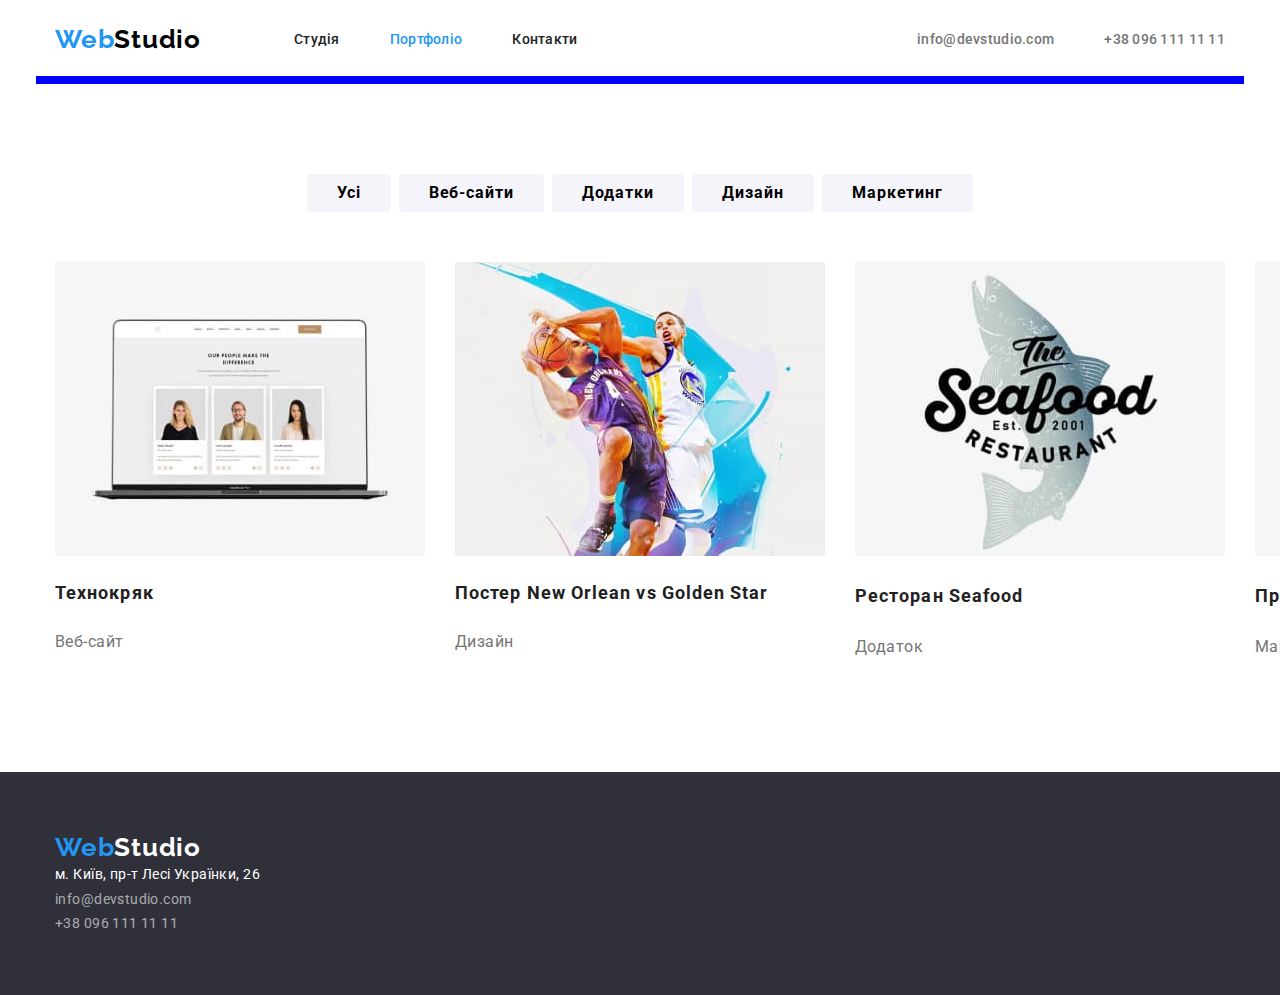
==== portfolio.html @ 8d95c414 "portfolio buttons" ====
<!DOCTYPE html>
<html lang="uk">
  <head>
    <meta charset="UTF-8" />
    <meta http-equiv="X-UA-Compatible" content="IE=edge" />
    <meta name="viewport" content="width=device-width, initial-scale=1.0" />
    <title>Портфоліо</title>
    <link rel="preconnect" href="https://fonts.googleapis.com" />
    <link rel="preconnect" href="https://fonts.gstatic.com" crossorigin />
    <link
      rel="stylesheet"
      href="https://fonts.googleapis.com/css2?family=Raleway:wght@700&family=Roboto:wght@400;500;700;900&display=swap"
    />
    <link
      rel="stylesheet"
      href="https://cdnjs.cloudflare.com/ajax/libs/modern-normalize/1.1.0/modern-normalize.min.css"
    />
    <link rel="stylesheet" href="./CSS/styles.css" />
  </head>

  <body class="page">
    <!-- Head -->
    <header class="header">
      <div class="header-container">
        <a class="logo" href="./index.html"
            ><span class="web">Web</span><span class="header-studio">Studio</span></a
          >
        <nav>
            <ul class="list nav">
            <li class="list-item"><a class="link" href="./index.html">Студія</a></li>
            <li class="list-item"><a class="link active" href="./portfolio.html">Портфоліо</a></li>
            <li class="list-item"><a class="link" href="#contacts">Контакти</a></li>
          </ul>
        </nav>
        <ul class="list nav">
          <li class="list-item">
            <a class="header-contact" href="mailto:info@devstudio.com">info@devstudio.com</a>
          </li>
          <li class="list-item">
            <a class="header-contact" href="tel:+380961111111">+38 096 111 11 11</a>
          </li>
        </ul>
      </div>
    </header>

    <div class="container"></div>

    <main>
      <!-- Section -->
      <section class="section">        
          <div class="portfolio">
            <h1 class="visually-hidden">Buttons</h1>
        <div class="projects-buttons">
        <ul class="list buttons">
          <li class="list-btn-item">
            <button class="btn" type="button" name="all">Усі</button>
          </li>
          <li class="list-btn-item">
            <button class="btn" type="button" name="web_sites">Веб-сайти</button>
          </li>
          <li class="list-btn-item">
            <button class="btn" type="button" name="applications">Додатки</button>
          </li>
          <li class="list-btn-item">
            <button class="btn" type="button" name="design">Дизайн</button>
          </li>
          <li class="list-btn-item">
            <button class="btn" type="button" name="marketing">Маркетинг</button>
          </li>
        </ul>
      </div>
        <div class="project-container">
          <ul class="list project">
          <li class="list-project-item">
            <img
              class="img"
              src="./images/projects/project1.jpg"
              alt="Технокряк"
              width="370"
              height="294"
            />
            <h2 class="projects-title">Технокряк</h2>
            <p class="projects-item">Веб-сайт</p>
          </li>
          <li class="list-project-item">
            <img
              class="img"
              src="./images/projects/project2.jpg"
              alt="Постер New Orlean vs Golden Star"
              width="370"
              height="294"
            />
            <h2 class="projects-title">Постер New Orlean vs Golden Star</h2>
            <p class="projects-item">Дизайн</p>
          </li>
          <li class="list-project-item">
            <img
              class="img"
              src="./images/projects/project3.jpg"
              alt="Ресторан Seafood"
              width="370"
              height="294"
            />
            <h3 class="projects-title">Ресторан Seafood</h3>
            <p class="projects-item">Додаток</p>
          </li>
          <li class="list-project-item">
            <img
              class="img"
              src="./images/projects/project4.jpg"
              alt="Проєкт Prime"
              width="370"
              height="294"
            />
            <h3 class="projects-title">Проєкт Prime</h3>
            <p class="projects-item">Маркетинг</p>
          </li>
          <li class="list-project-item">
            <img
              class="img"
              src="./images/projects/project5.jpg"
              alt="Проєкт Boxes"
              width="370"
              height="294"
            />
            <h2 class="projects-title">Проєкт Boxes</h2>
            <p class="projects-item">Додаток</p>
          </li>
          <li class="list-project-item">
            <img
              class="img"
              src="./images/projects/project6.jpg"
              alt="Inspiration has no Borders"
              width="370"
              height="294"
            />
            <h2 class="projects-title">Inspiration has no Borders</h2>
            <p class="projects-item">Веб-сайт</p>
          </li>
          <li class="list-project-item">
            <img
              class="img"
              src="./images/projects/project7.jpg"
              alt="Видання Limited Edition"
              width="370"
              height="294"
            />
            <h2 class="projects-title">Видання Limited Edition</h2>
            <p class="projects-item">Маркетинг</p>
          </li>
          <li class="list-project-item">
            <img
              class="img"
              src="./images/projects/project8.jpg"
              alt="Проєкт LAB"
              width="370"
              height="294"
            />
            <h2 class="projects-title">Проєкт LAB</h2>
            <p class="projects-item">Маркетинг</p>
          </li>
          <li class="list-project-item">
            <img
              class="img"
              src="./images/projects/project9.jpg"
              alt="Growing Business"
              width="370"
              height="294"
            />
            <h2 class="projects-title">Growing Business</h2>
            <p class="projects-item">Додаток</p>
          </li>
        </ul>
        </div>
          </div>
        
      </section>
    </main>

    <footer id="contacts">
      <div class="footer-container">
        <a class="logo" href="./index.html"
        ><span class="web">Web</span><span class="footer-studio">Studio</span></a
      >
      <address>
        <ul class="footer-list">
          <li class="list-item">
            <a
              class="map"
              href="https://goo.gl/maps/9DJzsWmat6Y25X9Y6"
              target="_blank"
              rel="noopener noreferrer"
              >м. Київ, пр-т Лесі Українки, 26</a
            >
          </li>
          <li class="list-item">
            <a class="footer-contact" href="mailto:info@devstudio.com">info@devstudio.com</a>
          </li>
          <li class="list-item">
            <a class="footer-contact" href="tel:+380961111111">+38 096 111 11 11</a>
          </li>
        </ul>
      </address>
      </div>
    </footer>
  </body>
</html>
---- CSS/styles.css ----
/**
  |============================
  | Colors and fonts
  |============================
*/

:root {
  --main-color: #ffffff;
  --brand-color: #2196f3;
  --font-color: #212121;
  --studio-color: #000000;
  --text-color: #757575;
  --hero-color: #2f303a;
  --team-color: #f5f4fa;
  --btn-hover-color: #188CE8;
  --footer-contact-color: rgba(255, 255, 255, 0.6);
}

body {
  background-color: var(--main-color);
  font-family: 'Roboto', sans-serif;
  /* width: 1600px; */
}

.list,
.footer-list {
  list-style: none;
  padding: 0;
  margin: 0;
  }

.list {
  display: flex;
}

/* Logo */
.logo {
  text-decoration: none;
  font-family: 'Raleway';
  font-weight: 700;
  font-size: 26px;
  line-height: calc(31 / 26);
  letter-spacing: 0.03em;
  margin-right: 93px;
}

.web {
  color: var(--brand-color);
}

.header-studio {
  color: var(--studio-color);
}

.footer-studio {
  color: var(--main-color);
}

/* Header*/

.nav {display: flex; margin-left: auto;}

.list-item:not(:last-child) {margin-right: 50px;}

.list-btn-item:not(:last-child) {margin-right: 8px;}

.list-work-item:not(:last-child) {margin-right: 30px;}

.header-container {
  margin-left: auto;
  margin-right: auto;
  padding-top: 24px;
  padding-bottom: 25px;
  width: 1170px;
  display: flex;
  align-items: center;
}

.link {
  font-weight: 500;
  font-size: 14px;
  line-height: calc(16 / 14);
  letter-spacing: 0.02em;
  color: var(--font-color);
  text-decoration: none;
}

.link:hover,
.link:focus,
.link.active {
  color: var(--brand-color);
}

.header-contact {
  font-weight: 500;
  font-size: 14px;
  line-height: calc(16 / 14);
  letter-spacing: 0.02em;
  color: var(--text-color);
  text-decoration: none;
}

.header-contact:hover,
.header-contact:focus {
  color: var(--brand-color);
}

/* Hero */

.hero {
  background-color: var(--hero-color);
}

.hero-container {
  margin-left: auto;
  margin-right: auto;
  padding-top: 200px;
  width: 1170px;
  text-align: center;
  color: var(--main-color);
}

.main-title {
  font-weight: 900;
  font-size: 44px;
  line-height: calc(60 / 44);
  letter-spacing: 0.06em;
  text-transform: uppercase;
  padding: 0;
  margin-bottom: 30px;
  margin-top: 0;
}

.btn,
.hero-btn {
  font-weight: 700;
  font-size: 16px;
  line-height: calc(30 / 16);
  align-items: center;
  text-align: center;
  letter-spacing: 0.06em;
  cursor: pointer;
  border-radius: 4px;
  padding: 4px 30px;
}

.hero-btn {
  margin-bottom: 200px;
}

.hero-btn {
  background-color: var(--brand-color);
  color: var(--main-color);
  border: none;
}

.hero-btn:hover,
.hero-btn:focus {
  background-color: var(--btn-hover-color);
  color: var(--main-color);
}

.btn {
  background-color: var(--team-color);
  color: #var(--font-color);
  border: none;
}

.btn:hover,
.btn:focus {
  background-color: var(--brand-color);
  color: var(--main-color);
}

/* Sections */

.benefits-container {
  margin-left: auto;
  margin-right: auto;
  margin-top: 94px;
  margin-bottom: 94px;
  width: 1170px;
}

.our-work {
  margin-left: auto;
  margin-right: auto;
  margin-bottom: 94px;
  width: 1170px;
}

.team {
  background-color: var(--team-color);
}

.our-team {
  padding-top: 94px;
  padding-bottom: 94px;
    margin-left: auto;
  margin-right: auto;
  margin-bottom: 0;
  width: 1170px;}

.section-title {
  font-weight: 700;
  font-size: 36px;
  line-height: calc(42 / 36);
  text-align: center;
  letter-spacing: 0.03em;
  color: var(--font-color);
  margin-top: 0;
  margin-bottom: 50px;
}

.benefits-title {
  font-weight: 700;
  font-size: 14px;
  line-height: calc(16 / 14);
  letter-spacing: 0.03em;
  text-transform: uppercase;
  color: var(--font-color);
  margin-top: 0;
  margin-bottom: 10px;
}

.benefits-item {
  font-size: 14px;
  line-height: calc(24 / 14);
  letter-spacing: 0.03em;
  color: var(--text-color);
  margin-top: 0;
  margin-bottom: 0;
}

/* Projects */

.portfolio {margin-left: auto;
  margin-right: auto;
  margin-bottom: 94px;
  margin-top: 94px;
  width: 1170px;}

.visually-hidden {
  position: absolute;
  width: 1px;
  height: 1px;
  margin: -1px;
  border: 0;
  padding: 0;
  white-space: nowrap;
  clip-path: inset(100%);
  clip: rect(0 0 0 0);
  overflow: hidden;
}

.list.buttons {justify-content: center;
margin-bottom: 50px;}


/* .list.buttons {
  margin-left: auto;
  margin-right: auto;
  width: 1170px;
  
  flex-wrap: wrap;
  
}

.list.projects {
  margin-left: auto;
  margin-right: auto;
  width: 1170px;
  display: flex;
  flex-wrap: wrap;
  
} */

/*  {width: 1170px;} */
 /* margin-top: 94px;
  margin-bottom: 94px; */

.list-project-item:not(:last-child) {
  margin-right: 30px;
}

.team-name {
  font-weight: 500;
  font-size: 16px;
  line-height: calc(19 / 16);
  text-align: center;
  letter-spacing: 0.03em;
  color: var(--font-color);
}

.team-item {
  font-size: 16px;
  line-height: calc(19 / 16);
  text-align: center;
  letter-spacing: 0.03em;
  color: var(--text-color);
}

/* .list.project {
  flex-wrap: wrap; 
  } */

.projects-title {
  font-weight: 700;
  font-size: 18px;
  line-height: calc(36 / 18);
  letter-spacing: 0.06em;
  color: var(--font-color);
}

.projects-item {
  font-size: 16px;
  line-height: calc(30 / 16);
  letter-spacing: 0.03em;
  color: var(--text-color);
}

/* Footer */

footer {
  background-color: var(--hero-color);
}

.footer-container {margin-left: auto;
  margin-right: auto;
  width: 1170px;
padding-top: 60px;
padding-bottom: 60px;}

.map {
  font-style: normal;
  font-size: 14px;
  line-height: 1.71;
  letter-spacing: 0.03em;
  color: var(--main-color);
  text-decoration: none;
}

.footer-contact {
  font-style: normal;
  font-size: 14px;
  line-height: calc(24 / 14);
  letter-spacing: 0.03em;
  color: var(--footer-contact-color);
  text-decoration: none;
}

.map:hover,
.map:focus {
  color: var(--brand-color);
}

.footer-contact:hover,
.footer-contact:focus {
  color: var(--brand-color);
}



/**
  |============================
  | Block model
  |============================
*/


/* Header */

.container {
  margin-left: auto;
  margin-right: auto;
  outline: 4px solid blue;
  width: 1200px;
}
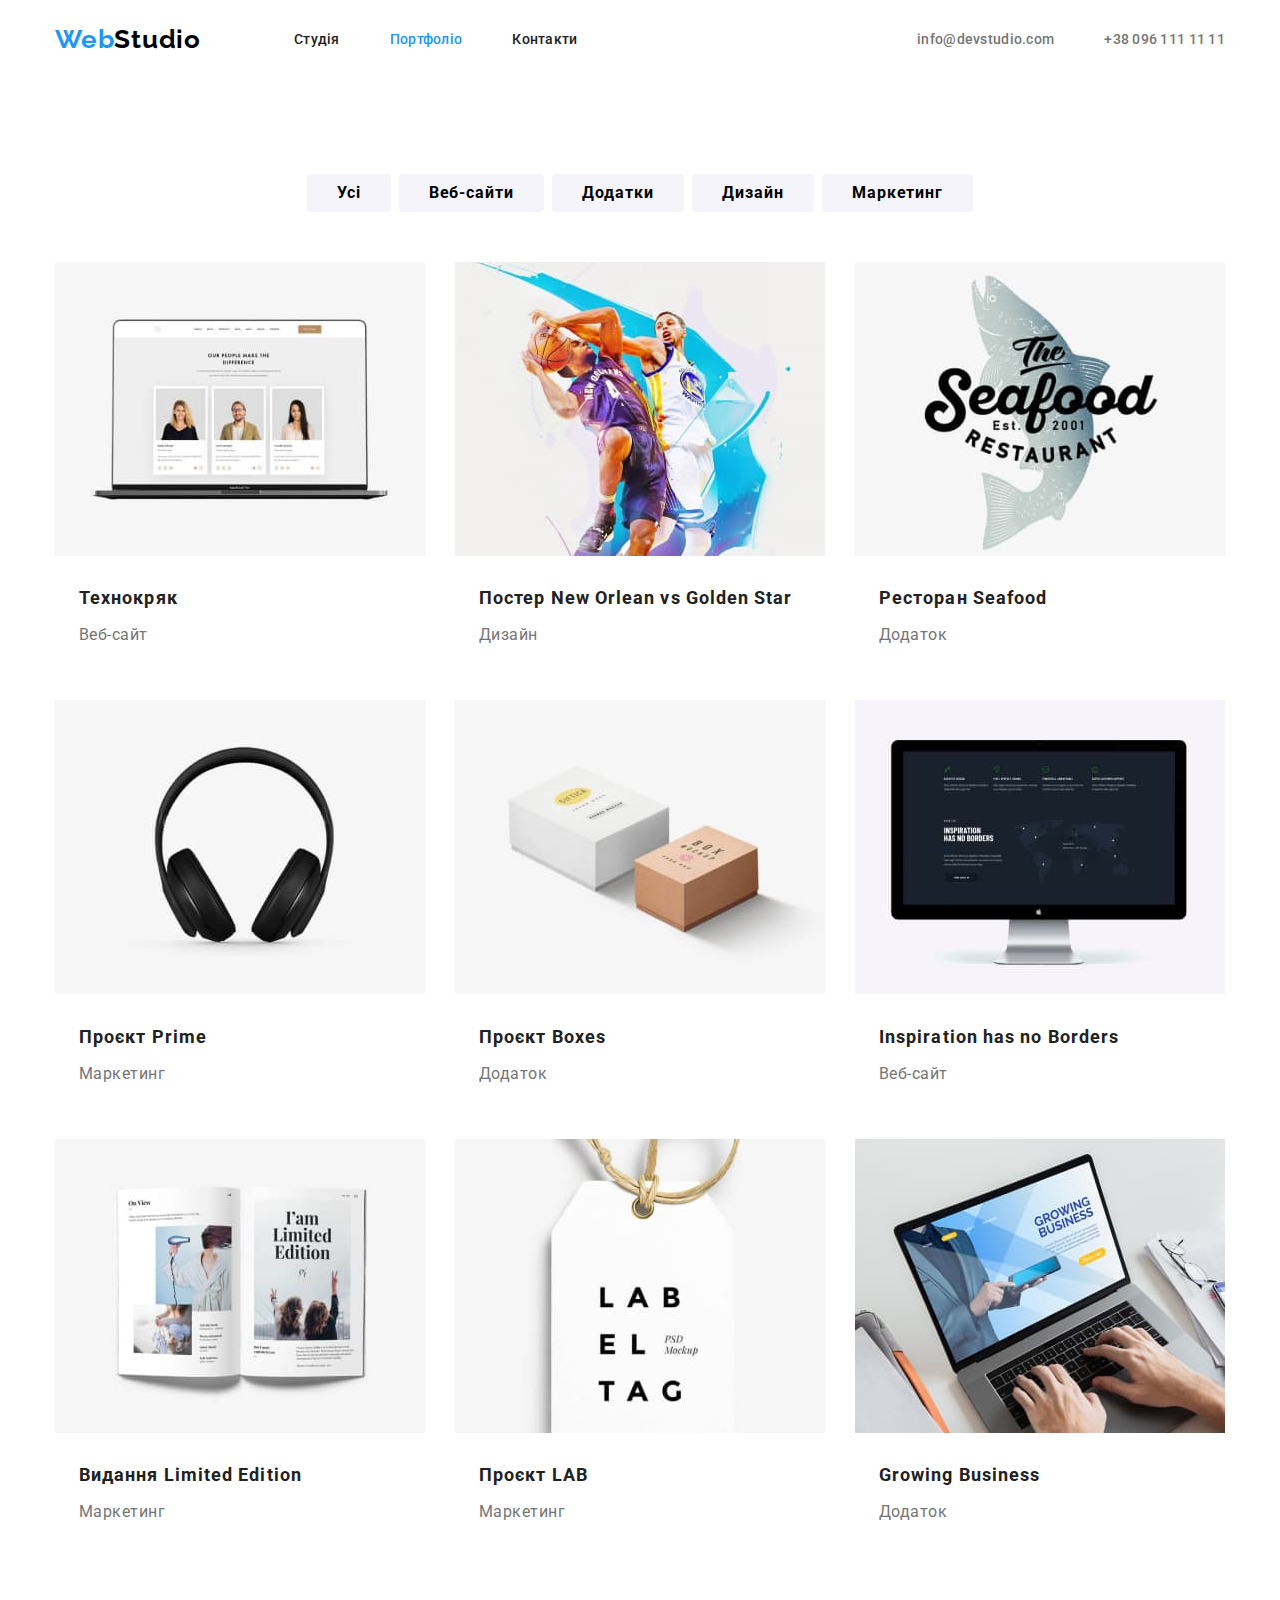
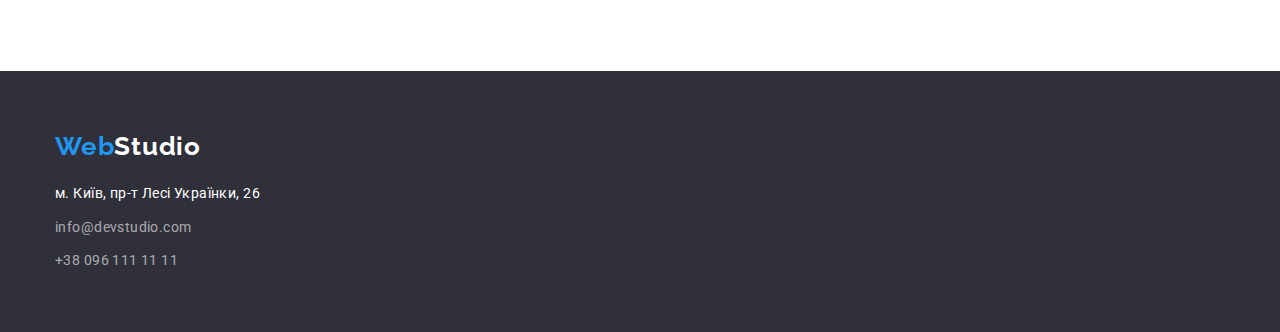
==== commit df7c0a24: "Bloks done" ====
--- a/portfolio.html
+++ b/portfolio.html
@@ -23,10 +23,10 @@
     <header class="header">
       <div class="header-container">
         <a class="logo" href="./index.html"
-            ><span class="web">Web</span><span class="header-studio">Studio</span></a
-          >
+          ><span class="web">Web</span><span class="header-studio">Studio</span></a
+        >
         <nav>
-            <ul class="list nav">
+          <ul class="list nav">
             <li class="list-item"><a class="link" href="./index.html">Студія</a></li>
             <li class="list-item"><a class="link active" href="./portfolio.html">Портфоліо</a></li>
             <li class="list-item"><a class="link" href="#contacts">Контакти</a></li>
@@ -43,164 +43,163 @@
       </div>
     </header>
 
-    <div class="container"></div>
-
     <main>
       <!-- Section -->
-      <section class="section">        
-          <div class="portfolio">
-            <h1 class="visually-hidden">Buttons</h1>
-        <div class="projects-buttons">
-        <ul class="list buttons">
-          <li class="list-btn-item">
-            <button class="btn" type="button" name="all">Усі</button>
-          </li>
-          <li class="list-btn-item">
-            <button class="btn" type="button" name="web_sites">Веб-сайти</button>
-          </li>
-          <li class="list-btn-item">
-            <button class="btn" type="button" name="applications">Додатки</button>
-          </li>
-          <li class="list-btn-item">
-            <button class="btn" type="button" name="design">Дизайн</button>
-          </li>
-          <li class="list-btn-item">
-            <button class="btn" type="button" name="marketing">Маркетинг</button>
-          </li>
-        </ul>
-      </div>
-        <div class="project-container">
-          <ul class="list project">
-          <li class="list-project-item">
-            <img
-              class="img"
-              src="./images/projects/project1.jpg"
-              alt="Технокряк"
-              width="370"
-              height="294"
-            />
-            <h2 class="projects-title">Технокряк</h2>
-            <p class="projects-item">Веб-сайт</p>
-          </li>
-          <li class="list-project-item">
-            <img
-              class="img"
-              src="./images/projects/project2.jpg"
-              alt="Постер New Orlean vs Golden Star"
-              width="370"
-              height="294"
-            />
-            <h2 class="projects-title">Постер New Orlean vs Golden Star</h2>
-            <p class="projects-item">Дизайн</p>
-          </li>
-          <li class="list-project-item">
-            <img
-              class="img"
-              src="./images/projects/project3.jpg"
-              alt="Ресторан Seafood"
-              width="370"
-              height="294"
-            />
-            <h3 class="projects-title">Ресторан Seafood</h3>
-            <p class="projects-item">Додаток</p>
-          </li>
-          <li class="list-project-item">
-            <img
-              class="img"
-              src="./images/projects/project4.jpg"
-              alt="Проєкт Prime"
-              width="370"
-              height="294"
-            />
-            <h3 class="projects-title">Проєкт Prime</h3>
-            <p class="projects-item">Маркетинг</p>
-          </li>
-          <li class="list-project-item">
-            <img
-              class="img"
-              src="./images/projects/project5.jpg"
-              alt="Проєкт Boxes"
-              width="370"
-              height="294"
-            />
-            <h2 class="projects-title">Проєкт Boxes</h2>
-            <p class="projects-item">Додаток</p>
-          </li>
-          <li class="list-project-item">
-            <img
-              class="img"
-              src="./images/projects/project6.jpg"
-              alt="Inspiration has no Borders"
-              width="370"
-              height="294"
-            />
-            <h2 class="projects-title">Inspiration has no Borders</h2>
-            <p class="projects-item">Веб-сайт</p>
-          </li>
-          <li class="list-project-item">
-            <img
-              class="img"
-              src="./images/projects/project7.jpg"
-              alt="Видання Limited Edition"
-              width="370"
-              height="294"
-            />
-            <h2 class="projects-title">Видання Limited Edition</h2>
-            <p class="projects-item">Маркетинг</p>
-          </li>
-          <li class="list-project-item">
-            <img
-              class="img"
-              src="./images/projects/project8.jpg"
-              alt="Проєкт LAB"
-              width="370"
-              height="294"
-            />
-            <h2 class="projects-title">Проєкт LAB</h2>
-            <p class="projects-item">Маркетинг</p>
-          </li>
-          <li class="list-project-item">
-            <img
-              class="img"
-              src="./images/projects/project9.jpg"
-              alt="Growing Business"
-              width="370"
-              height="294"
-            />
-            <h2 class="projects-title">Growing Business</h2>
-            <p class="projects-item">Додаток</p>
-          </li>
-        </ul>
+      <section class="section">
+        <div class="portfolio">
+          <h1 class="visually-hidden">Buttons</h1>
+          <div class="projects-buttons">
+            <ul class="list buttons">
+              <li class="list-btn-item">
+                <button class="btn" type="button" name="all">Усі</button>
+              </li>
+              <li class="list-btn-item">
+                <button class="btn" type="button" name="web_sites">Веб-сайти</button>
+              </li>
+              <li class="list-btn-item">
+                <button class="btn" type="button" name="applications">Додатки</button>
+              </li>
+              <li class="list-btn-item">
+                <button class="btn" type="button" name="design">Дизайн</button>
+              </li>
+              <li class="list-btn-item">
+                <button class="btn" type="button" name="marketing">Маркетинг</button>
+              </li>
+            </ul>
+          </div>
+          <div class="project-container">
+            <ul class="list-project">
+              <li class="list-item-project">
+                <img
+                  class="img"
+                  src="./images/projects/project1.jpg"
+                  alt="Технокряк"
+                  width="370"
+                  height="294"
+                />
+                <h2 class="projects-title">Технокряк</h2>
+                <p class="projects-item">Веб-сайт</p>
+              </li>
+              <li class="list-item-project">
+                <img
+                  class="img"
+                  src="./images/projects/project2.jpg"
+                  alt="Постер New Orlean vs Golden Star"
+                  width="370"
+                  height="294"
+                />
+                <h2 class="projects-title">Постер New Orlean vs Golden Star</h2>
+                <p class="projects-item">Дизайн</p>
+              </li>
+              <li class="list-item-project">
+                <img
+                  class="img"
+                  src="./images/projects/project3.jpg"
+                  alt="Ресторан Seafood"
+                  width="370"
+                  height="294"
+                />
+                <h3 class="projects-title">Ресторан Seafood</h3>
+                <p class="projects-item">Додаток</p>
+              </li>
+              <li class="list-item-project">
+                <img
+                  class="img"
+                  src="./images/projects/project4.jpg"
+                  alt="Проєкт Prime"
+                  width="370"
+                  height="294"
+                />
+                <h3 class="projects-title">Проєкт Prime</h3>
+                <p class="projects-item">Маркетинг</p>
+              </li>
+              <li class="list-item-project">
+                <img
+                  class="img"
+                  src="./images/projects/project5.jpg"
+                  alt="Проєкт Boxes"
+                  width="370"
+                  height="294"
+                />
+                <h2 class="projects-title">Проєкт Boxes</h2>
+                <p class="projects-item">Додаток</p>
+              </li>
+              <li class="list-item-project">
+                <img
+                  class="img"
+                  src="./images/projects/project6.jpg"
+                  alt="Inspiration has no Borders"
+                  width="370"
+                  height="294"
+                />
+                <h2 class="projects-title">Inspiration has no Borders</h2>
+                <p class="projects-item">Веб-сайт</p>
+              </li>
+              <li class="list-item-project">
+                <img
+                  class="img"
+                  src="./images/projects/project7.jpg"
+                  alt="Видання Limited Edition"
+                  width="370"
+                  height="294"
+                />
+                <h2 class="projects-title">Видання Limited Edition</h2>
+                <p class="projects-item">Маркетинг</p>
+              </li>
+              <li class="list-item-project">
+                <img
+                  class="img"
+                  src="./images/projects/project8.jpg"
+                  alt="Проєкт LAB"
+                  width="370"
+                  height="294"
+                />
+                <h2 class="projects-title">Проєкт LAB</h2>
+                <p class="projects-item">Маркетинг</p>
+              </li>
+              <li class="list-item-project">
+                <img
+                  class="img"
+                  src="./images/projects/project9.jpg"
+                  alt="Growing Business"
+                  width="370"
+                  height="294"
+                />
+                <h2 class="projects-title">Growing Business</h2>
+                <p class="projects-item">Додаток</p>
+              </li>
+            </ul>
+          </div>
         </div>
-          </div>
-        
       </section>
     </main>
 
     <footer id="contacts">
       <div class="footer-container">
-        <a class="logo" href="./index.html"
-        ><span class="web">Web</span><span class="footer-studio">Studio</span></a
-      >
-      <address>
-        <ul class="footer-list">
-          <li class="list-item">
-            <a
-              class="map"
-              href="https://goo.gl/maps/9DJzsWmat6Y25X9Y6"
-              target="_blank"
-              rel="noopener noreferrer"
-              >м. Київ, пр-т Лесі Українки, 26</a
-            >
-          </li>
-          <li class="list-item">
-            <a class="footer-contact" href="mailto:info@devstudio.com">info@devstudio.com</a>
-          </li>
-          <li class="list-item">
-            <a class="footer-contact" href="tel:+380961111111">+38 096 111 11 11</a>
-          </li>
-        </ul>
-      </address>
+        <div class="footer-logo">
+          <a class="logo" href="./index.html"
+          ><span class="web">Web</span><span class="footer-studio">Studio</span></a
+        >
+        </div>
+        <address>
+          <ul class="footer-list">
+            <li class="footer-list-item">
+              <a
+                class="map"
+                href="https://goo.gl/maps/9DJzsWmat6Y25X9Y6"
+                target="_blank"
+                rel="noopener noreferrer"
+                >м. Київ, пр-т Лесі Українки, 26</a
+              >
+            </li>
+            <li class="footer-list-item">
+              <a class="footer-contact" href="mailto:info@devstudio.com">info@devstudio.com</a>
+            </li>
+            <li class="footer-list-item">
+              <a class="footer-contact" href="tel:+380961111111">+38 096 111 11 11</a>
+            </li>
+          </ul>
+        </address>
       </div>
     </footer>
   </body>
--- a/CSS/styles.css
+++ b/CSS/styles.css
@@ -1,9 +1,3 @@
-/**
-  |============================
-  | Colors and fonts
-  |============================
-*/
-
 :root {
   --main-color: #ffffff;
   --brand-color: #2196f3;
@@ -12,7 +6,7 @@
   --text-color: #757575;
   --hero-color: #2f303a;
   --team-color: #f5f4fa;
-  --btn-hover-color: #188CE8;
+  --btn-hover-color: #188ce8;
   --footer-contact-color: rgba(255, 255, 255, 0.6);
 }
 
@@ -22,12 +16,11 @@
   /* width: 1600px; */
 }
 
-.list,
-.footer-list {
+.list {
   list-style: none;
   padding: 0;
   margin: 0;
-  }
+}
 
 .list {
   display: flex;
@@ -58,13 +51,21 @@
 
 /* Header*/
 
-.nav {display: flex; margin-left: auto;}
-
-.list-item:not(:last-child) {margin-right: 50px;}
-
-.list-btn-item:not(:last-child) {margin-right: 8px;}
-
-.list-work-item:not(:last-child) {margin-right: 30px;}
+.nav {
+  display: flex;
+  margin-left: auto;
+}
+
+.list-item:not(:last-child) {
+  margin-right: 50px;
+}
+
+.list-work-item:not(:last-child) {
+  margin-right: 30px;
+}
+
+.list-work-item {
+  background-color: var(--main-color);}
 
 .header-container {
   margin-left: auto;
@@ -196,10 +197,11 @@
 .our-team {
   padding-top: 94px;
   padding-bottom: 94px;
-    margin-left: auto;
+  margin-left: auto;
   margin-right: auto;
   margin-bottom: 0;
-  width: 1170px;}
+  width: 1170px;
+}
 
 .section-title {
   font-weight: 700;
@@ -232,13 +234,35 @@
   margin-bottom: 0;
 }
 
+.team-name {
+  font-weight: 500;
+  font-size: 16px;
+  line-height: calc(19 / 16);
+  text-align: center;
+  letter-spacing: 0.03em;
+  color: var(--font-color);
+  margin-top: 30px;
+  margin-bottom: 10px;
+}
+
+.team-item {
+  font-size: 16px;
+  line-height: calc(19 / 16);
+  text-align: center;
+  letter-spacing: 0.03em;
+  color: var(--text-color);
+  margin-top: 0;
+  margin-bottom: 30px;
+}
 /* Projects */
 
-.portfolio {margin-left: auto;
+.portfolio {
+  margin-left: auto;
   margin-right: auto;
   margin-bottom: 94px;
   margin-top: 94px;
-  width: 1170px;}
+  width: 1200px;
+}
 
 .visually-hidden {
   position: absolute;
@@ -253,56 +277,30 @@
   overflow: hidden;
 }
 
-.list.buttons {justify-content: center;
-margin-bottom: 50px;}
-
-
-/* .list.buttons {
-  margin-left: auto;
-  margin-right: auto;
-  width: 1170px;
-  
+.list.buttons {
+  justify-content: center;
+  margin-bottom: 50px;
+}
+
+.list-btn-item:not(:last-child) {
+  margin-right: 8px;
+}
+
+.list-project {
+  display: flex;
   flex-wrap: wrap;
-  
-}
-
-.list.projects {
-  margin-left: auto;
-  margin-right: auto;
-  width: 1170px;
-  display: flex;
-  flex-wrap: wrap;
-  
-} */
-
-/*  {width: 1170px;} */
- /* margin-top: 94px;
-  margin-bottom: 94px; */
-
-.list-project-item:not(:last-child) {
-  margin-right: 30px;
-}
-
-.team-name {
-  font-weight: 500;
-  font-size: 16px;
-  line-height: calc(19 / 16);
-  text-align: center;
-  letter-spacing: 0.03em;
-  color: var(--font-color);
-}
-
-.team-item {
-  font-size: 16px;
-  line-height: calc(19 / 16);
-  text-align: center;
-  letter-spacing: 0.03em;
-  color: var(--text-color);
-}
-
-/* .list.project {
-  flex-wrap: wrap; 
-  } */
+  margin: 0;
+  padding: 0;
+}
+
+.list-item-project {
+  width: 370px;
+  list-style: none;
+  padding: 0;
+  margin-bottom: 30px;
+  margin-left: 15px;
+  margin-right: 15px;
+}
 
 .projects-title {
   font-weight: 700;
@@ -310,6 +308,9 @@
   line-height: calc(36 / 18);
   letter-spacing: 0.06em;
   color: var(--font-color);
+  margin-left: 24px;
+  margin-top: 20px;
+  margin-bottom: 4px;
 }
 
 .projects-item {
@@ -317,7 +318,10 @@
   line-height: calc(30 / 16);
   letter-spacing: 0.03em;
   color: var(--text-color);
-}
+  margin-left: 24px;
+  margin-top: 0;
+  margin-bottom: 20px;
+ }
 
 /* Footer */
 
@@ -325,11 +329,13 @@
   background-color: var(--hero-color);
 }
 
-.footer-container {margin-left: auto;
-  margin-right: auto;
-  width: 1170px;
-padding-top: 60px;
-padding-bottom: 60px;}
+.footer-container {
+  margin-left: auto;
+  margin-right: auto;
+  width: 1170px;
+  padding-top: 60px;
+  padding-bottom: 60px;
+}
 
 .map {
   font-style: normal;
@@ -338,7 +344,7 @@
   letter-spacing: 0.03em;
   color: var(--main-color);
   text-decoration: none;
-}
+  }
 
 .footer-contact {
   font-style: normal;
@@ -347,7 +353,7 @@
   letter-spacing: 0.03em;
   color: var(--footer-contact-color);
   text-decoration: none;
-}
+ }
 
 .map:hover,
 .map:focus {
@@ -359,20 +365,13 @@
   color: var(--brand-color);
 }
 
-
-
-/**
-  |============================
-  | Block model
-  |============================
-*/
-
-
-/* Header */
-
-.container {
-  margin-left: auto;
-  margin-right: auto;
-  outline: 4px solid blue;
-  width: 1200px;
-}+.footer-logo {margin-bottom: 20px;}
+
+.footer-list {
+  list-style: none;
+  padding: 0;
+  margin: 0;
+  display: flex;
+flex-direction: column;}
+
+.footer-list-item:not(:last-child) {margin-bottom: 9px;}
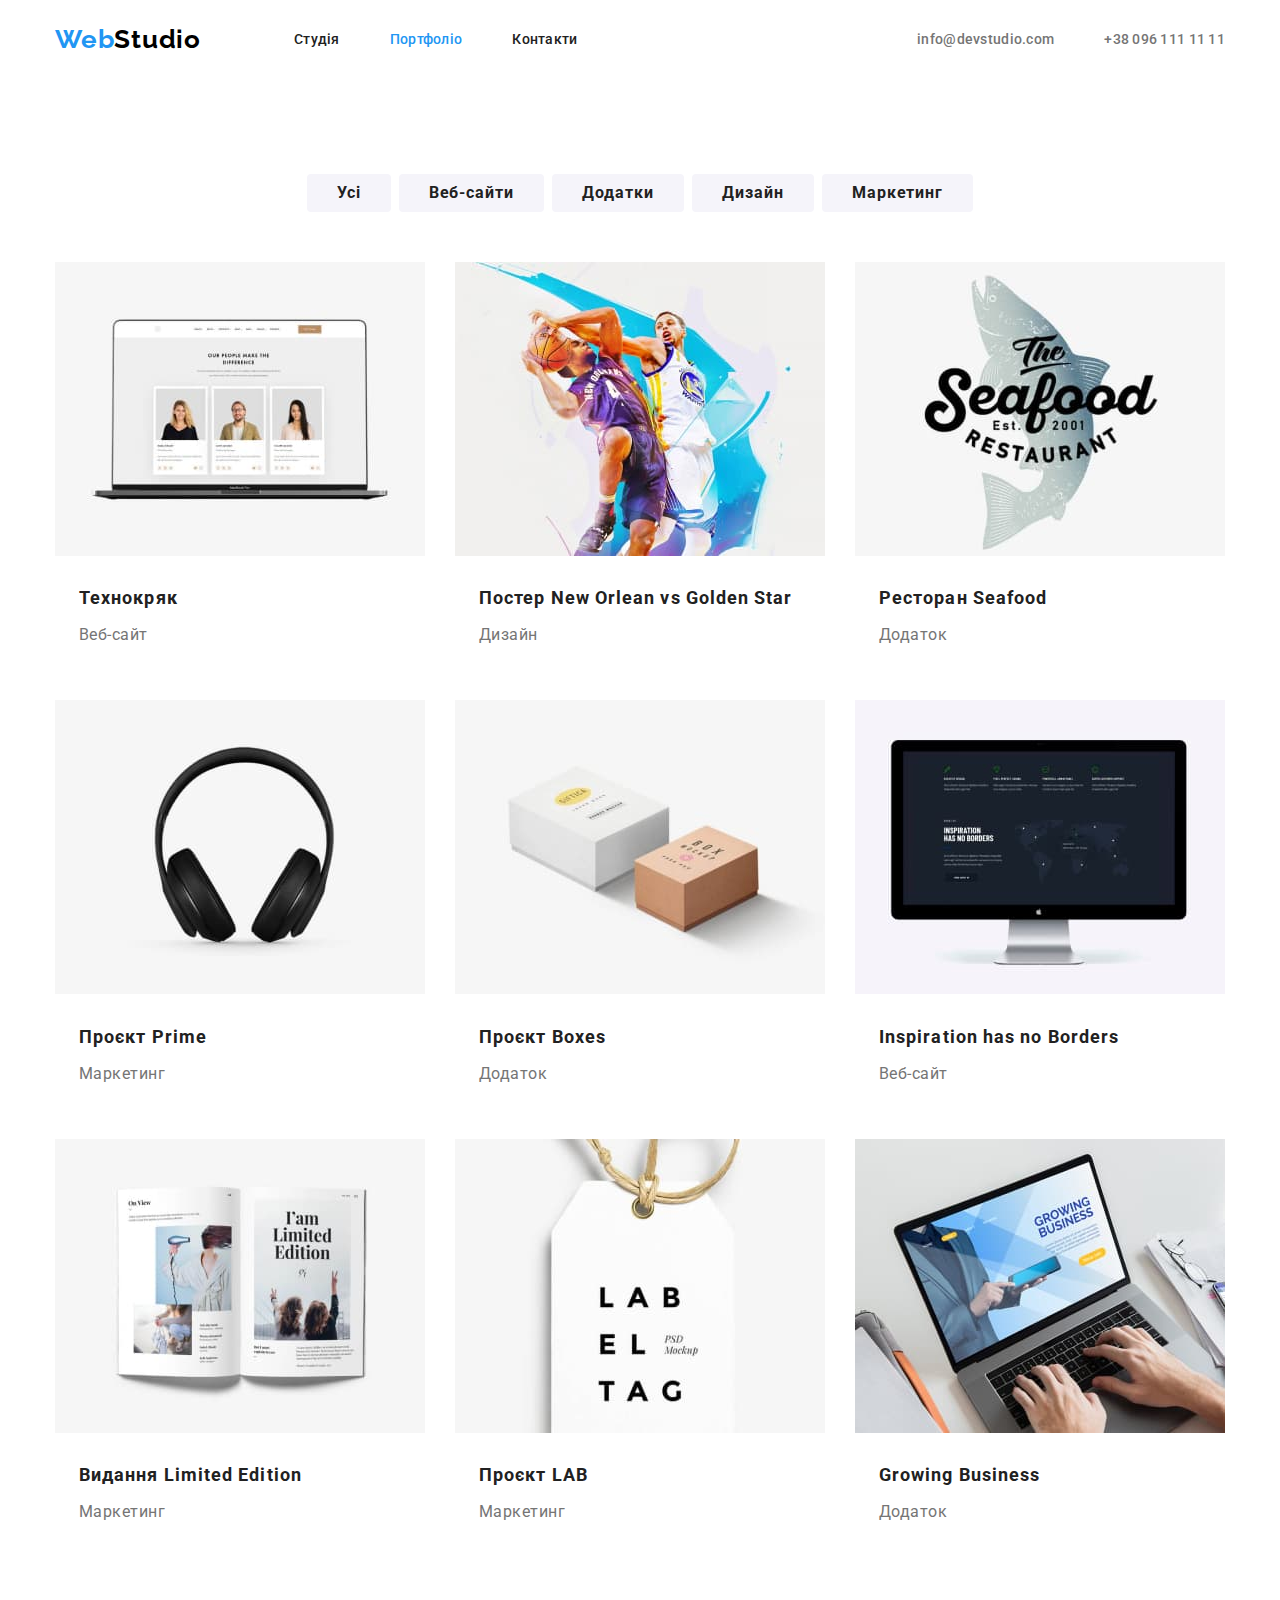
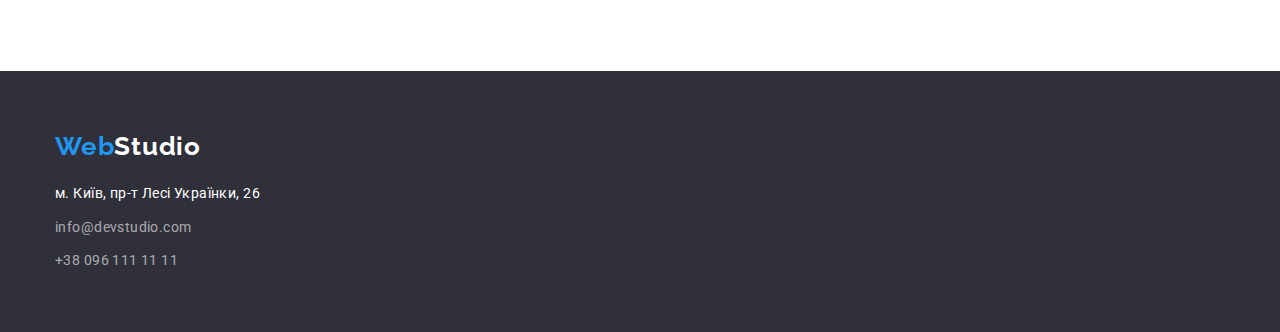
==== commit fd073db5: "Benefits fix" ====
--- a/portfolio.html
+++ b/portfolio.html
@@ -178,8 +178,8 @@
       <div class="footer-container">
         <div class="footer-logo">
           <a class="logo" href="./index.html"
-          ><span class="web">Web</span><span class="footer-studio">Studio</span></a
-        >
+            ><span class="web">Web</span><span class="footer-studio">Studio</span></a
+          >
         </div>
         <address>
           <ul class="footer-list">
--- a/CSS/styles.css
+++ b/CSS/styles.css
@@ -65,7 +65,8 @@
 }
 
 .list-work-item {
-  background-color: var(--main-color);}
+  background-color: var(--main-color);
+}
 
 .header-container {
   margin-left: auto;
@@ -163,7 +164,7 @@
 
 .btn {
   background-color: var(--team-color);
-  color: #var(--font-color);
+  color: var(--font-color);
   border: none;
 }
 
@@ -245,6 +246,14 @@
   margin-bottom: 10px;
 }
 
+.list-item-benefits {
+  width: 270px;
+}
+
+.list-item-benefits:not(:last-child) {
+  margin-right: 30px;
+}
+
 .team-item {
   font-size: 16px;
   line-height: calc(19 / 16);
@@ -254,6 +263,7 @@
   margin-top: 0;
   margin-bottom: 30px;
 }
+
 /* Projects */
 
 .portfolio {
@@ -321,7 +331,7 @@
   margin-left: 24px;
   margin-top: 0;
   margin-bottom: 20px;
- }
+}
 
 /* Footer */
 
@@ -344,7 +354,7 @@
   letter-spacing: 0.03em;
   color: var(--main-color);
   text-decoration: none;
-  }
+}
 
 .footer-contact {
   font-style: normal;
@@ -353,7 +363,7 @@
   letter-spacing: 0.03em;
   color: var(--footer-contact-color);
   text-decoration: none;
- }
+}
 
 .map:hover,
 .map:focus {
@@ -365,13 +375,18 @@
   color: var(--brand-color);
 }
 
-.footer-logo {margin-bottom: 20px;}
+.footer-logo {
+  margin-bottom: 20px;
+}
 
 .footer-list {
   list-style: none;
   padding: 0;
   margin: 0;
   display: flex;
-flex-direction: column;}
-
-.footer-list-item:not(:last-child) {margin-bottom: 9px;}
+  flex-direction: column;
+}
+
+.footer-list-item:not(:last-child) {
+  margin-bottom: 9px;
+}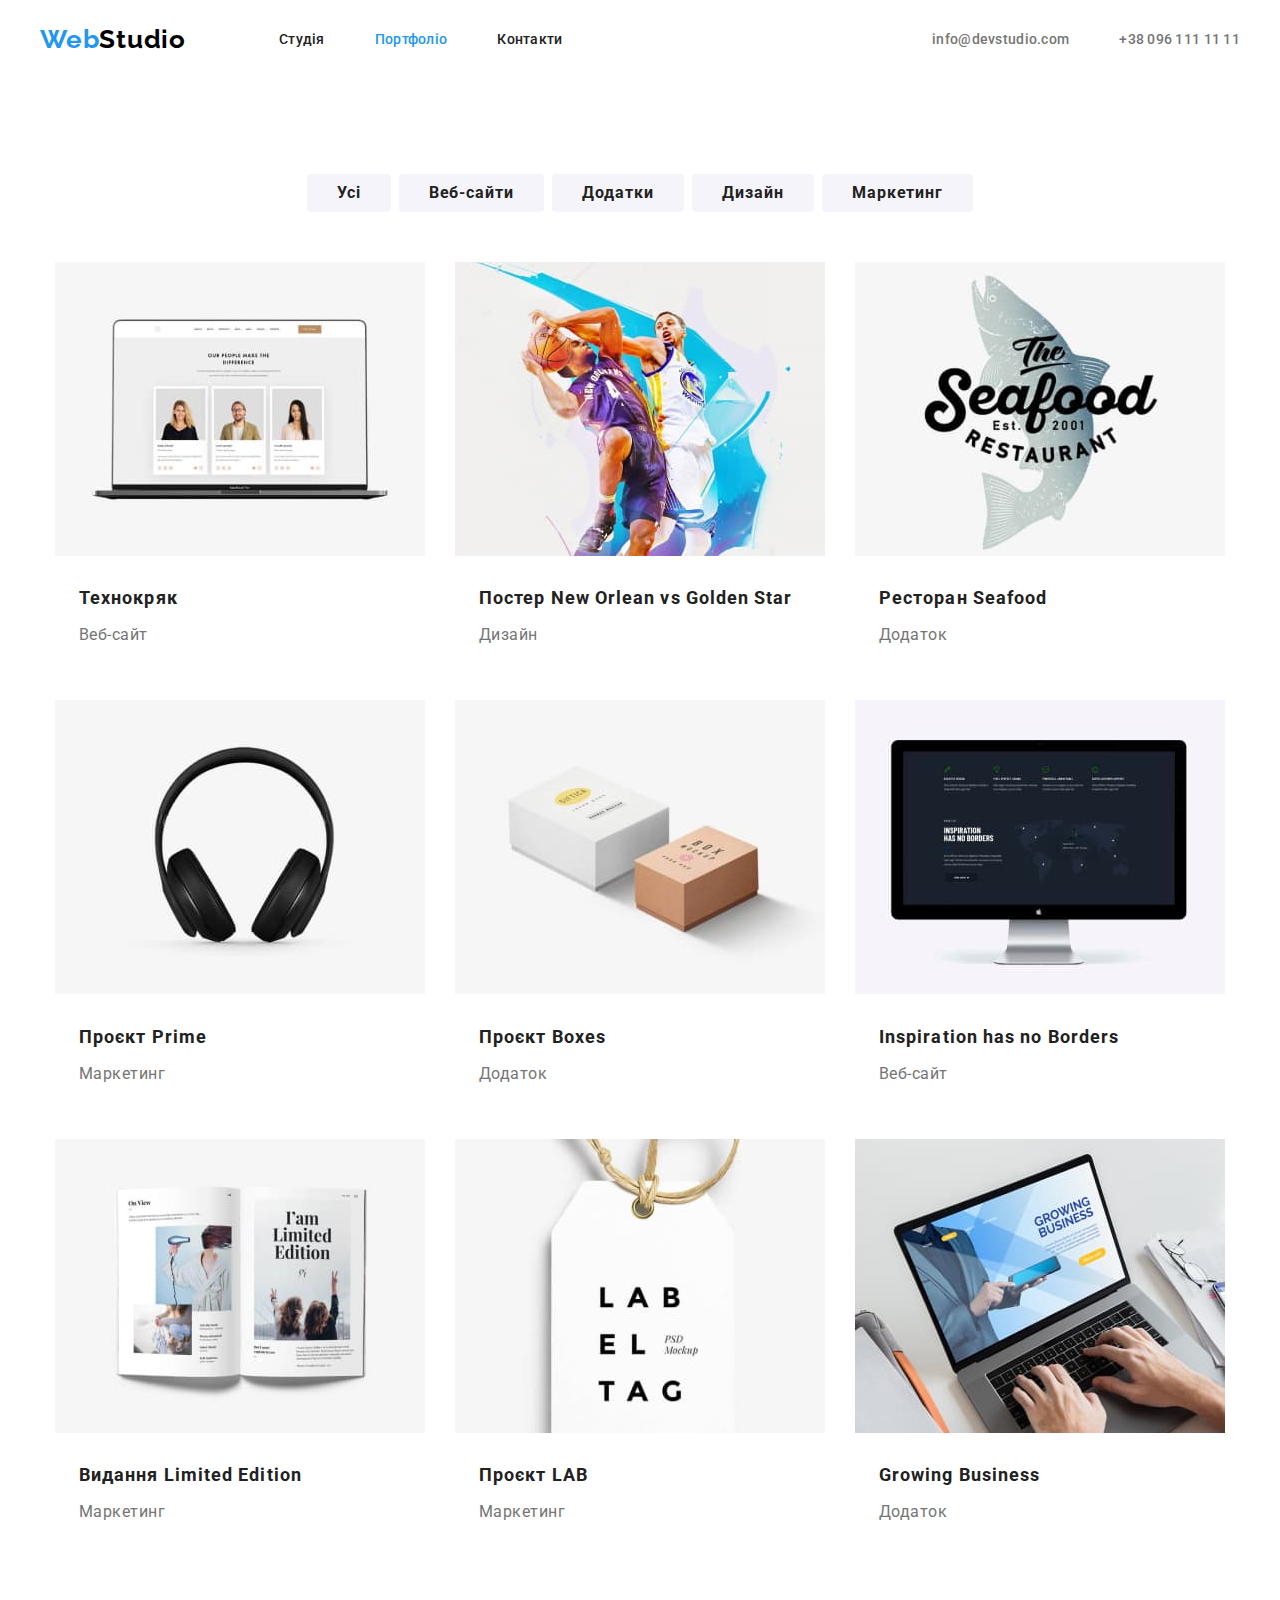
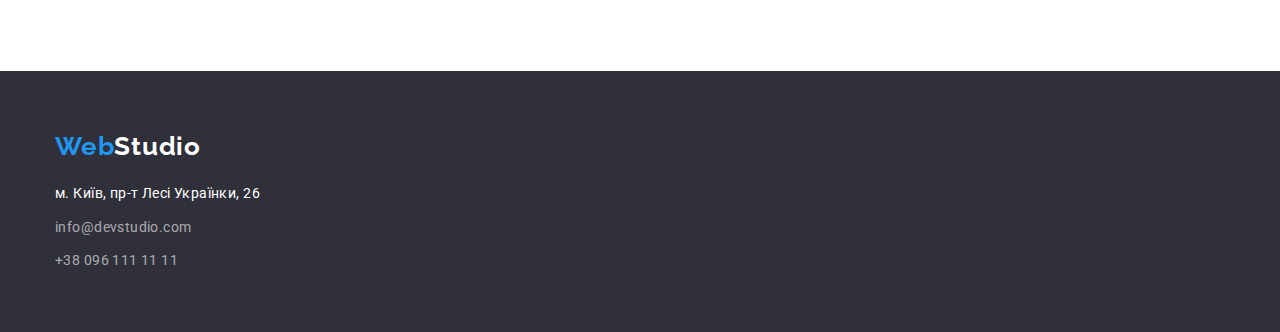
==== commit 3e900bee: "Add container class" ====
--- a/portfolio.html
+++ b/portfolio.html
@@ -20,8 +20,8 @@
 
   <body class="page">
     <!-- Head -->
-    <header class="header">
-      <div class="header-container">
+    <header class="header-section">
+      <div class="container header">
         <a class="logo" href="./index.html"
           ><span class="web">Web</span><span class="header-studio">Studio</span></a
         >
@@ -46,7 +46,7 @@
     <main>
       <!-- Section -->
       <section class="section">
-        <div class="portfolio">
+        <div class="container portfolio">
           <h1 class="visually-hidden">Buttons</h1>
           <div class="projects-buttons">
             <ul class="list buttons">
@@ -175,7 +175,7 @@
     </main>
 
     <footer id="contacts">
-      <div class="footer-container">
+      <div class="container footer">
         <div class="footer-logo">
           <a class="logo" href="./index.html"
             ><span class="web">Web</span><span class="footer-studio">Studio</span></a
--- a/CSS/styles.css
+++ b/CSS/styles.css
@@ -26,6 +26,12 @@
   display: flex;
 }
 
+.container {
+  margin-left: auto;
+  margin-right: auto;
+  width: 1200px;
+}
+
 /* Logo */
 .logo {
   text-decoration: none;
@@ -60,23 +66,18 @@
   margin-right: 50px;
 }
 
-.list-work-item:not(:last-child) {
-  margin-right: 30px;
-}
+
 
 .list-work-item {
   background-color: var(--main-color);
 }
 
-.header-container {
-  margin-left: auto;
-  margin-right: auto;
+.header {
+  display: flex;
+  align-items: center;
   padding-top: 24px;
   padding-bottom: 25px;
-  width: 1170px;
-  display: flex;
-  align-items: center;
-}
+  }
 
 .link {
   font-weight: 500;
@@ -111,13 +112,8 @@
 
 .hero {
   background-color: var(--hero-color);
-}
-
-.hero-container {
-  margin-left: auto;
-  margin-right: auto;
-  padding-top: 200px;
-  width: 1170px;
+  padding-top: 86px;
+  padding-bottom: 80px;
   text-align: center;
   color: var(--main-color);
 }
@@ -147,10 +143,6 @@
 }
 
 .hero-btn {
-  margin-bottom: 200px;
-}
-
-.hero-btn {
   background-color: var(--brand-color);
   color: var(--main-color);
   border: none;
@@ -176,33 +168,26 @@
 
 /* Sections */
 
-.benefits-container {
-  margin-left: auto;
-  margin-right: auto;
+.benefits {
   margin-top: 94px;
   margin-bottom: 94px;
-  width: 1170px;
-}
+  }
 
 .our-work {
-  margin-left: auto;
-  margin-right: auto;
   margin-bottom: 94px;
-  width: 1170px;
-}
-
-.team {
+  }
+
+.list-work-item {
+  margin-right: 15px;
+  margin-left: 15px;
+}
+
+.our-team {
   background-color: var(--team-color);
-}
-
-.our-team {
   padding-top: 94px;
   padding-bottom: 94px;
-  margin-left: auto;
-  margin-right: auto;
   margin-bottom: 0;
-  width: 1170px;
-}
+  }
 
 .section-title {
   font-weight: 700;
@@ -247,11 +232,9 @@
 }
 
 .list-item-benefits {
-  width: 270px;
-}
-
-.list-item-benefits:not(:last-child) {
-  margin-right: 30px;
+  width: 270px; 
+  margin-right: 15px;
+  margin-left: 15px;
 }
 
 .team-item {
@@ -267,12 +250,9 @@
 /* Projects */
 
 .portfolio {
-  margin-left: auto;
-  margin-right: auto;
   margin-bottom: 94px;
   margin-top: 94px;
-  width: 1200px;
-}
+  }
 
 .visually-hidden {
   position: absolute;
@@ -339,7 +319,7 @@
   background-color: var(--hero-color);
 }
 
-.footer-container {
+.footer {
   margin-left: auto;
   margin-right: auto;
   width: 1170px;
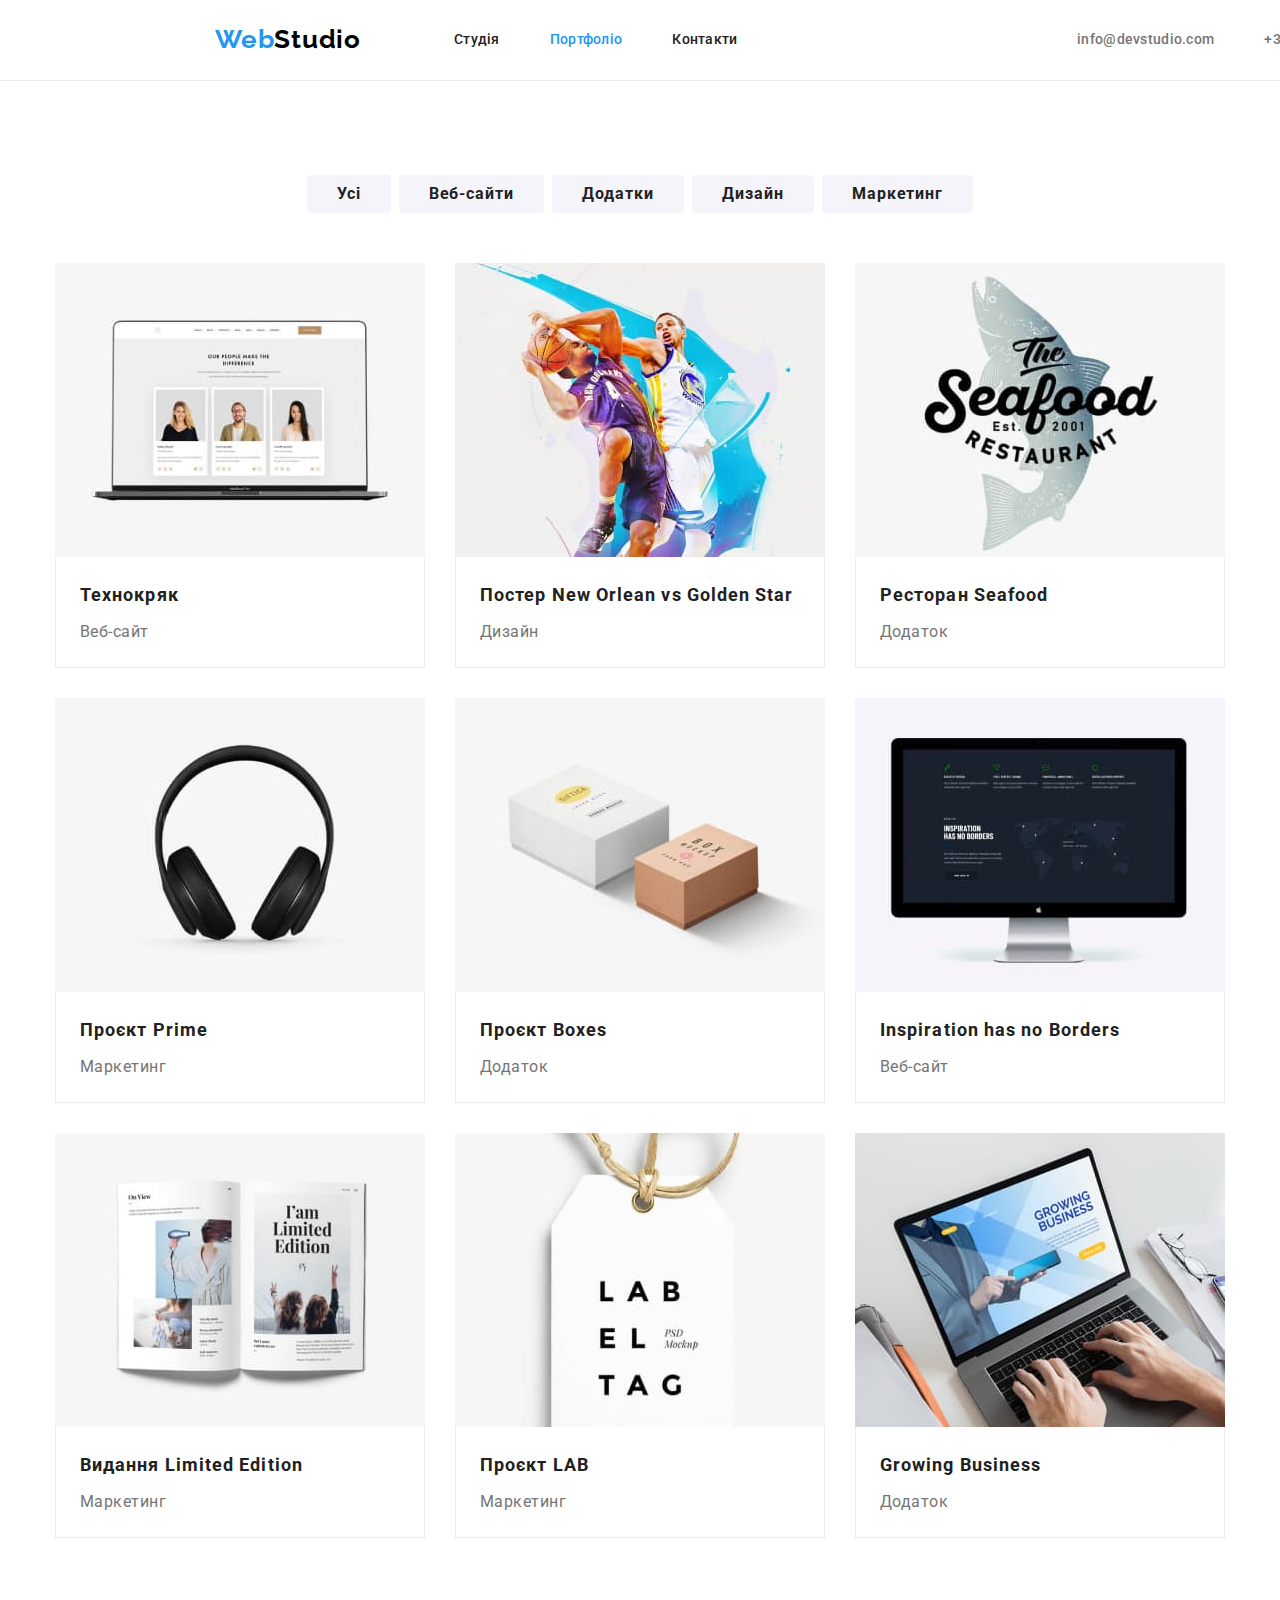
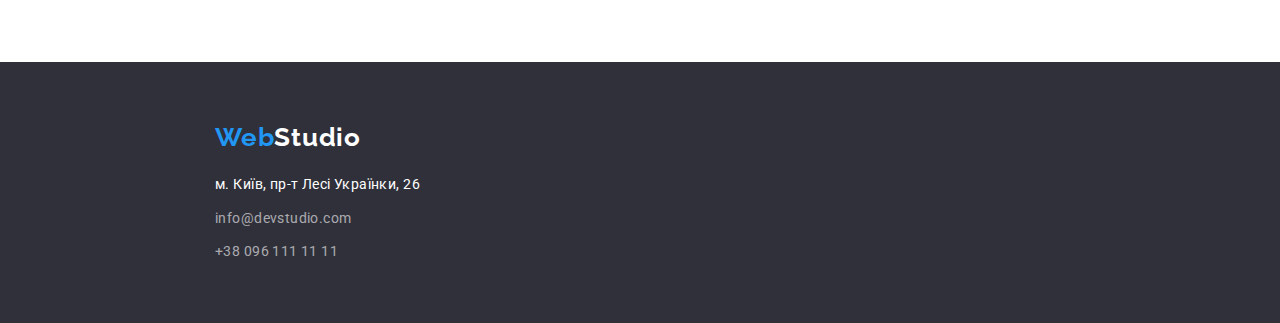
==== commit bc95145a: "Footer1600" ====
--- a/portfolio.html
+++ b/portfolio.html
@@ -77,8 +77,10 @@
                   width="370"
                   height="294"
                 />
-                <h2 class="projects-title">Технокряк</h2>
-                <p class="projects-item">Веб-сайт</p>
+                <div class="card-title">
+                  <h2 class="projects-title">Технокряк</h2>
+                  <p class="projects-item">Веб-сайт</p>
+                </div>
               </li>
               <li class="list-item-project">
                 <img
@@ -88,8 +90,10 @@
                   width="370"
                   height="294"
                 />
-                <h2 class="projects-title">Постер New Orlean vs Golden Star</h2>
-                <p class="projects-item">Дизайн</p>
+                <div class="card-title">
+                  <h2 class="projects-title">Постер New Orlean vs Golden Star</h2>
+                  <p class="projects-item">Дизайн</p>
+                </div>
               </li>
               <li class="list-item-project">
                 <img
@@ -99,8 +103,10 @@
                   width="370"
                   height="294"
                 />
-                <h3 class="projects-title">Ресторан Seafood</h3>
-                <p class="projects-item">Додаток</p>
+                <div class="card-title">
+                  <h3 class="projects-title">Ресторан Seafood</h3>
+                  <p class="projects-item">Додаток</p>
+                </div>
               </li>
               <li class="list-item-project">
                 <img
@@ -110,8 +116,10 @@
                   width="370"
                   height="294"
                 />
-                <h3 class="projects-title">Проєкт Prime</h3>
-                <p class="projects-item">Маркетинг</p>
+                <div class="card-title">
+                  <h3 class="projects-title">Проєкт Prime</h3>
+                  <p class="projects-item">Маркетинг</p>
+                </div>
               </li>
               <li class="list-item-project">
                 <img
@@ -121,8 +129,10 @@
                   width="370"
                   height="294"
                 />
-                <h2 class="projects-title">Проєкт Boxes</h2>
-                <p class="projects-item">Додаток</p>
+                <div class="card-title">
+                  <h2 class="projects-title">Проєкт Boxes</h2>
+                  <p class="projects-item">Додаток</p>
+                </div>
               </li>
               <li class="list-item-project">
                 <img
@@ -132,8 +142,10 @@
                   width="370"
                   height="294"
                 />
-                <h2 class="projects-title">Inspiration has no Borders</h2>
-                <p class="projects-item">Веб-сайт</p>
+                <div class="card-title">
+                  <h2 class="projects-title">Inspiration has no Borders</h2>
+                  <p class="projects-item">Веб-сайт</p>
+                </div>
               </li>
               <li class="list-item-project">
                 <img
@@ -143,8 +155,10 @@
                   width="370"
                   height="294"
                 />
-                <h2 class="projects-title">Видання Limited Edition</h2>
-                <p class="projects-item">Маркетинг</p>
+                <div class="card-title">
+                  <h2 class="projects-title">Видання Limited Edition</h2>
+                  <p class="projects-item">Маркетинг</p>
+                </div>
               </li>
               <li class="list-item-project">
                 <img
@@ -154,8 +168,10 @@
                   width="370"
                   height="294"
                 />
-                <h2 class="projects-title">Проєкт LAB</h2>
-                <p class="projects-item">Маркетинг</p>
+                <div class="card-title">
+                  <h2 class="projects-title">Проєкт LAB</h2>
+                  <p class="projects-item">Маркетинг</p>
+                </div>
               </li>
               <li class="list-item-project">
                 <img
@@ -165,8 +181,10 @@
                   width="370"
                   height="294"
                 />
-                <h2 class="projects-title">Growing Business</h2>
-                <p class="projects-item">Додаток</p>
+                <div class="card-title">
+                  <h2 class="projects-title">Growing Business</h2>
+                  <p class="projects-item">Додаток</p>
+                </div>
               </li>
             </ul>
           </div>
--- a/CSS/styles.css
+++ b/CSS/styles.css
@@ -8,6 +8,7 @@
   --team-color: #f5f4fa;
   --btn-hover-color: #188ce8;
   --footer-contact-color: rgba(255, 255, 255, 0.6);
+  --border-color: #ECECEC;
 }
 
 body {
@@ -32,7 +33,12 @@
   width: 1200px;
 }
 
+.section {
+  padding-bottom: 94px;
+}
+
 /* Logo */
+
 .logo {
   text-decoration: none;
   font-family: 'Raleway';
@@ -65,8 +71,6 @@
 .list-item:not(:last-child) {
   margin-right: 50px;
 }
-
-
 
 .list-work-item {
   background-color: var(--main-color);
@@ -77,7 +81,11 @@
   align-items: center;
   padding-top: 24px;
   padding-bottom: 25px;
-  }
+  padding-left: 215px;
+  padding-right: 215px;
+  border-bottom: 1px solid var(--border-color);
+  width: 1600px;
+}
 
 .link {
   font-weight: 500;
@@ -112,10 +120,11 @@
 
 .hero {
   background-color: var(--hero-color);
-  padding-top: 86px;
-  padding-bottom: 80px;
-  text-align: center;
-  color: var(--main-color);
+  padding-top: 200px;
+  padding-bottom: 200px;
+  text-align: center;
+  color: var(--main-color);
+  width: 1600px;
 }
 
 .main-title {
@@ -168,15 +177,6 @@
 
 /* Sections */
 
-.benefits {
-  margin-top: 94px;
-  margin-bottom: 94px;
-  }
-
-.our-work {
-  margin-bottom: 94px;
-  }
-
 .list-work-item {
   margin-right: 15px;
   margin-left: 15px;
@@ -184,10 +184,11 @@
 
 .our-team {
   background-color: var(--team-color);
-  padding-top: 94px;
-  padding-bottom: 94px;
   margin-bottom: 0;
-  }
+  /* width: 1600px; */
+  /* display: inline-flex; */
+  /* text-align: center; */
+}
 
 .section-title {
   font-weight: 700;
@@ -232,7 +233,7 @@
 }
 
 .list-item-benefits {
-  width: 270px; 
+  width: 270px;
   margin-right: 15px;
   margin-left: 15px;
 }
@@ -250,9 +251,8 @@
 /* Projects */
 
 .portfolio {
-  margin-bottom: 94px;
-  margin-top: 94px;
-  }
+  padding-top: 94px;
+}
 
 .visually-hidden {
   position: absolute;
@@ -292,6 +292,10 @@
   margin-right: 15px;
 }
 
+.img {
+  display: block;
+}
+
 .projects-title {
   font-weight: 700;
   font-size: 18px;
@@ -299,7 +303,8 @@
   letter-spacing: 0.06em;
   color: var(--font-color);
   margin-left: 24px;
-  margin-top: 20px;
+  padding-top: 20px;
+  margin-top: 0;
   margin-bottom: 4px;
 }
 
@@ -313,18 +318,22 @@
   margin-bottom: 20px;
 }
 
+.card-title {
+  border-bottom: 1px solid var(--border-color);
+  border-right: 1px solid var(--border-color);
+  border-left: 1px solid var(--border-color);
+}
+
 /* Footer */
 
-footer {
+.footer {
   background-color: var(--hero-color);
-}
-
-.footer {
   margin-left: auto;
   margin-right: auto;
-  width: 1170px;
+  width: 1600px;
   padding-top: 60px;
   padding-bottom: 60px;
+  padding-left: 215px;
 }
 
 .map {
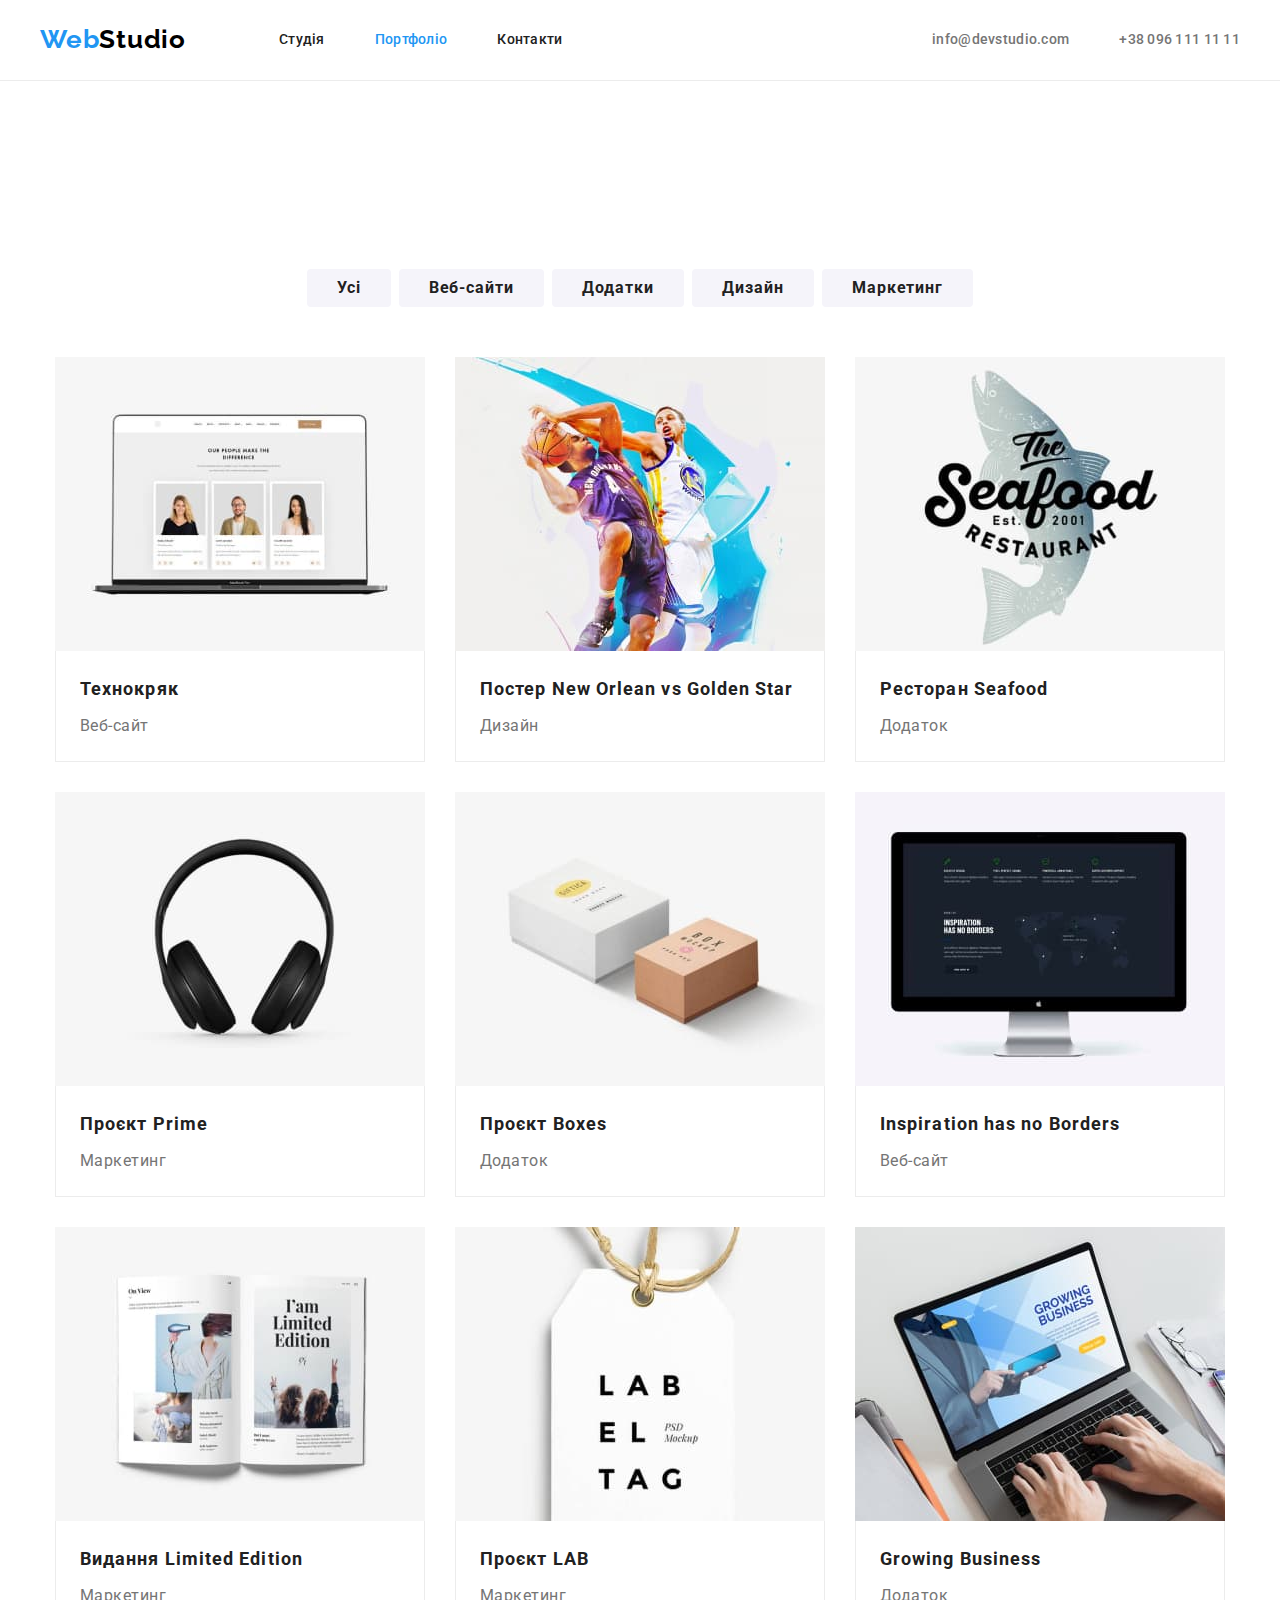
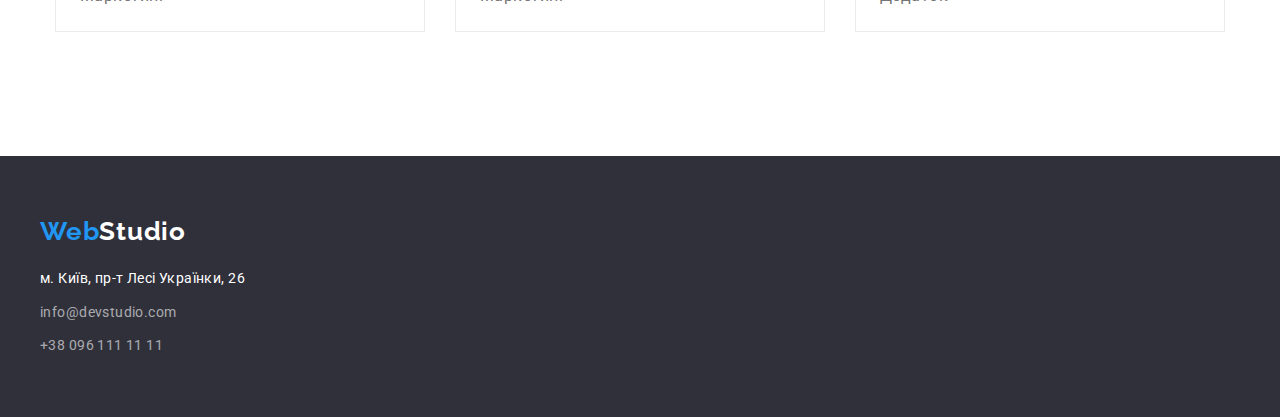
==== commit d2cadc39: "Final 03" ====
--- a/portfolio.html
+++ b/portfolio.html
@@ -192,8 +192,8 @@
       </section>
     </main>
 
-    <footer id="contacts">
-      <div class="container footer">
+    <footer class="footer" id="contacts">
+      <div class="container">
         <div class="footer-logo">
           <a class="logo" href="./index.html"
             ><span class="web">Web</span><span class="footer-studio">Studio</span></a
--- a/CSS/styles.css
+++ b/CSS/styles.css
@@ -35,6 +35,7 @@
 
 .section {
   padding-bottom: 94px;
+  padding-top: 94px;
 }
 
 /* Logo */
@@ -81,10 +82,10 @@
   align-items: center;
   padding-top: 24px;
   padding-bottom: 25px;
-  padding-left: 215px;
-  padding-right: 215px;
+}
+
+.header-section {
   border-bottom: 1px solid var(--border-color);
-  width: 1600px;
 }
 
 .link {
@@ -118,13 +119,14 @@
 
 /* Hero */
 
-.hero {
-  background-color: var(--hero-color);
+.hero-bgc {
+  }
+
+.hero {background-color: var(--hero-color);
   padding-top: 200px;
   padding-bottom: 200px;
   text-align: center;
   color: var(--main-color);
-  width: 1600px;
 }
 
 .main-title {
@@ -182,12 +184,11 @@
   margin-left: 15px;
 }
 
+.our-work {padding-top: 0;}
+
 .our-team {
   background-color: var(--team-color);
   margin-bottom: 0;
-  /* width: 1600px; */
-  /* display: inline-flex; */
-  /* text-align: center; */
 }
 
 .section-title {
@@ -330,10 +331,8 @@
   background-color: var(--hero-color);
   margin-left: auto;
   margin-right: auto;
-  width: 1600px;
   padding-top: 60px;
   padding-bottom: 60px;
-  padding-left: 215px;
 }
 
 .map {
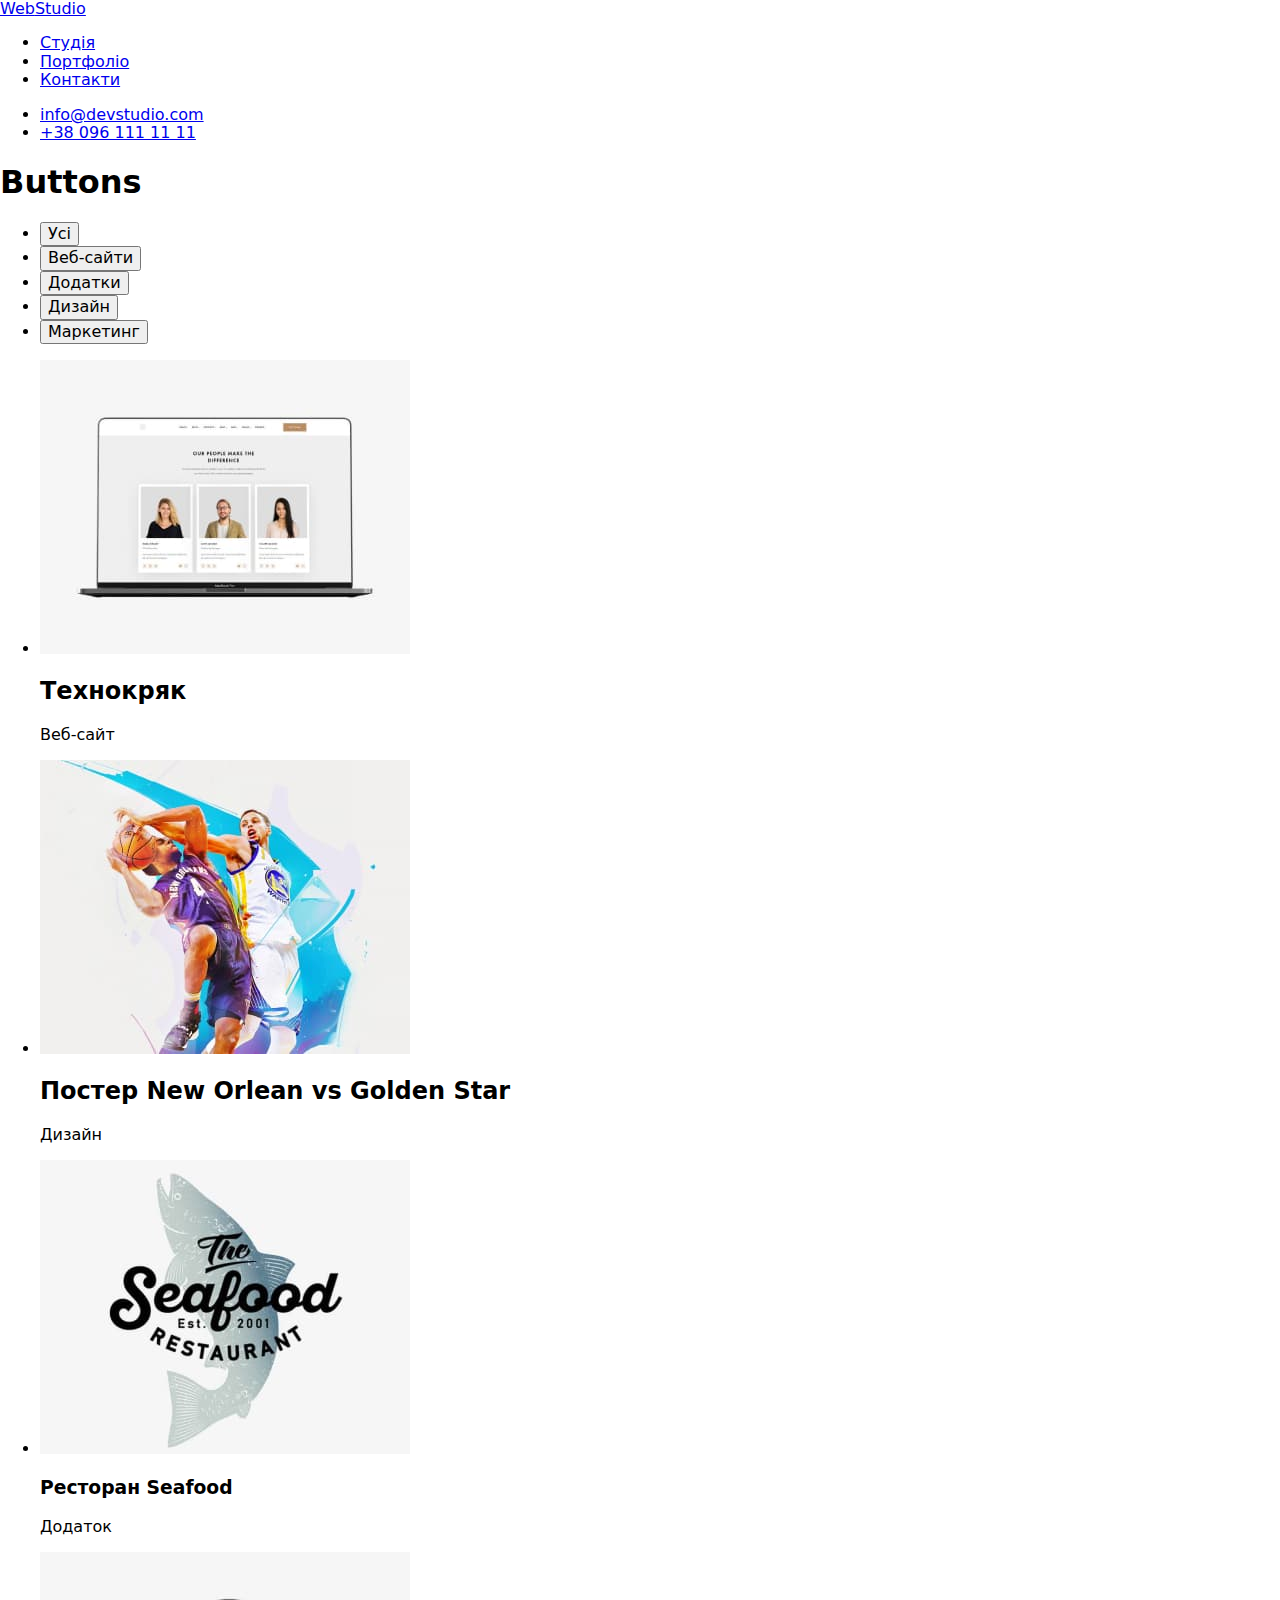
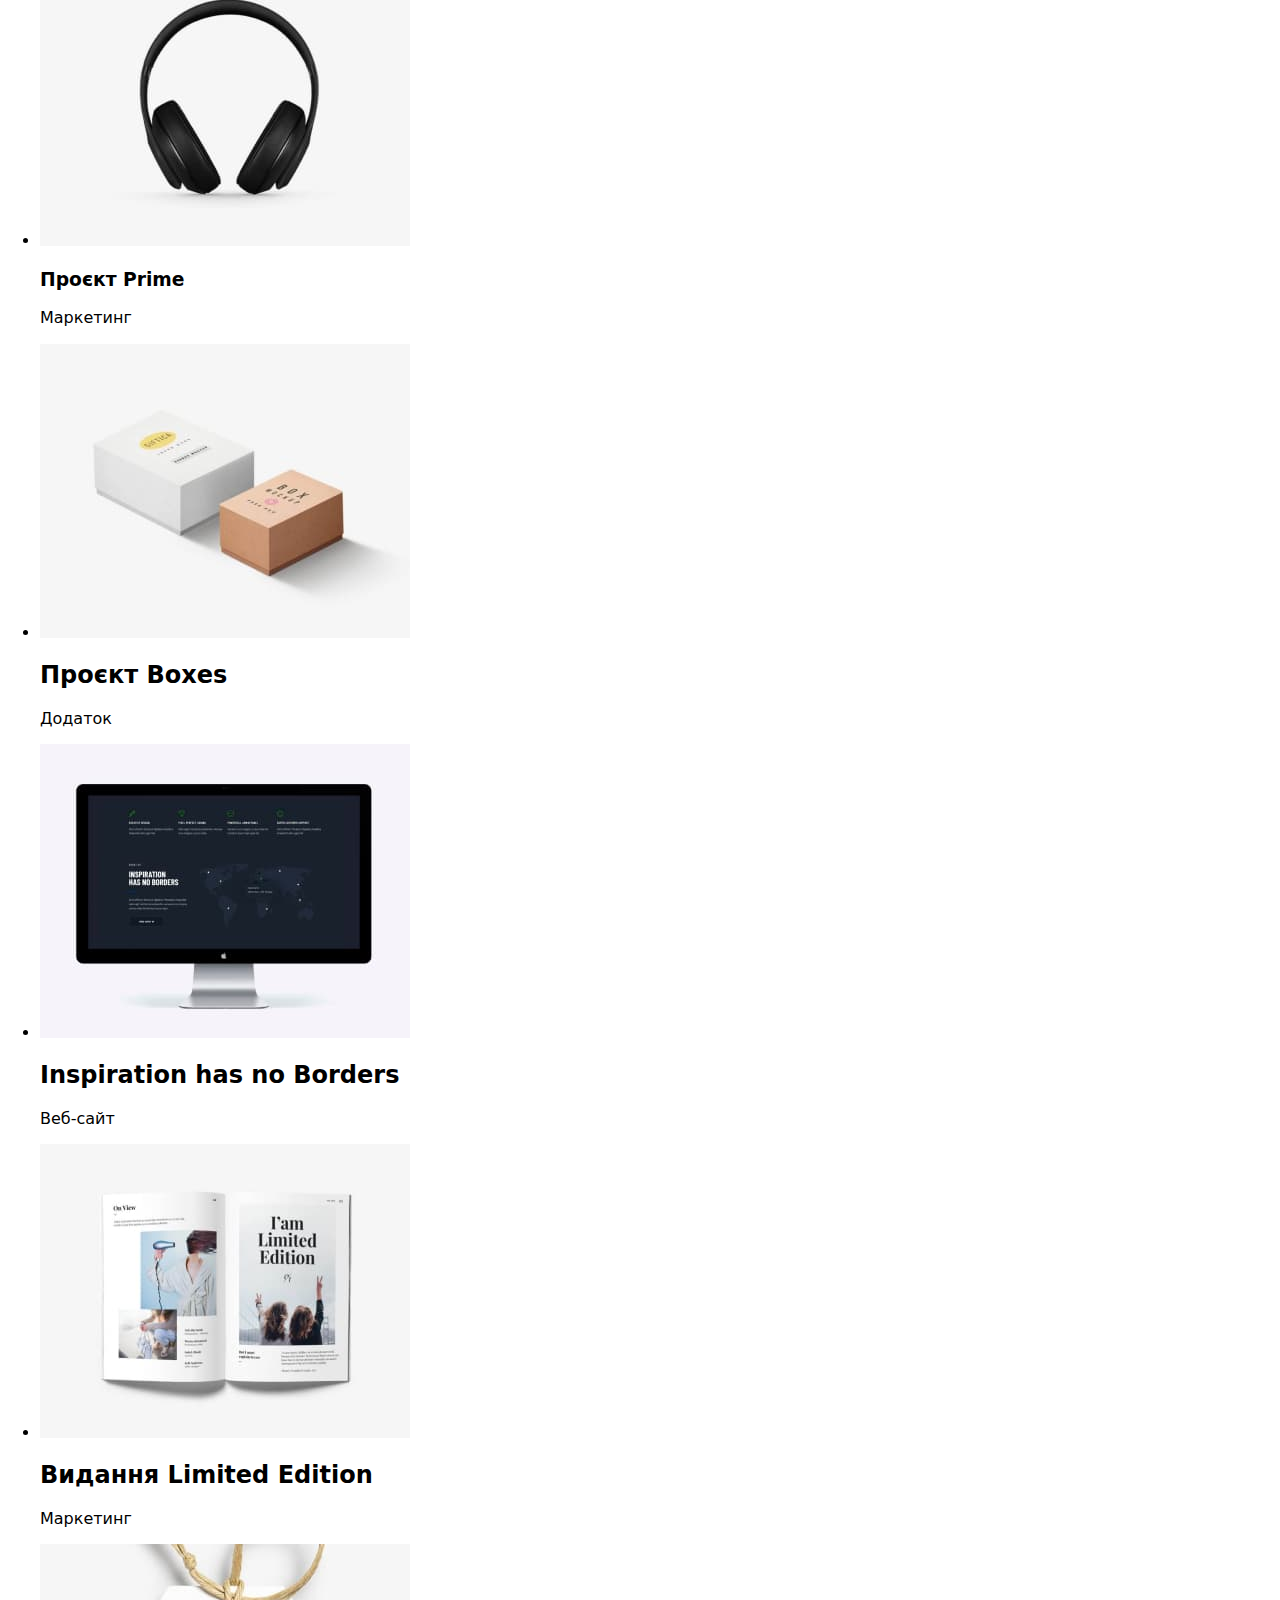
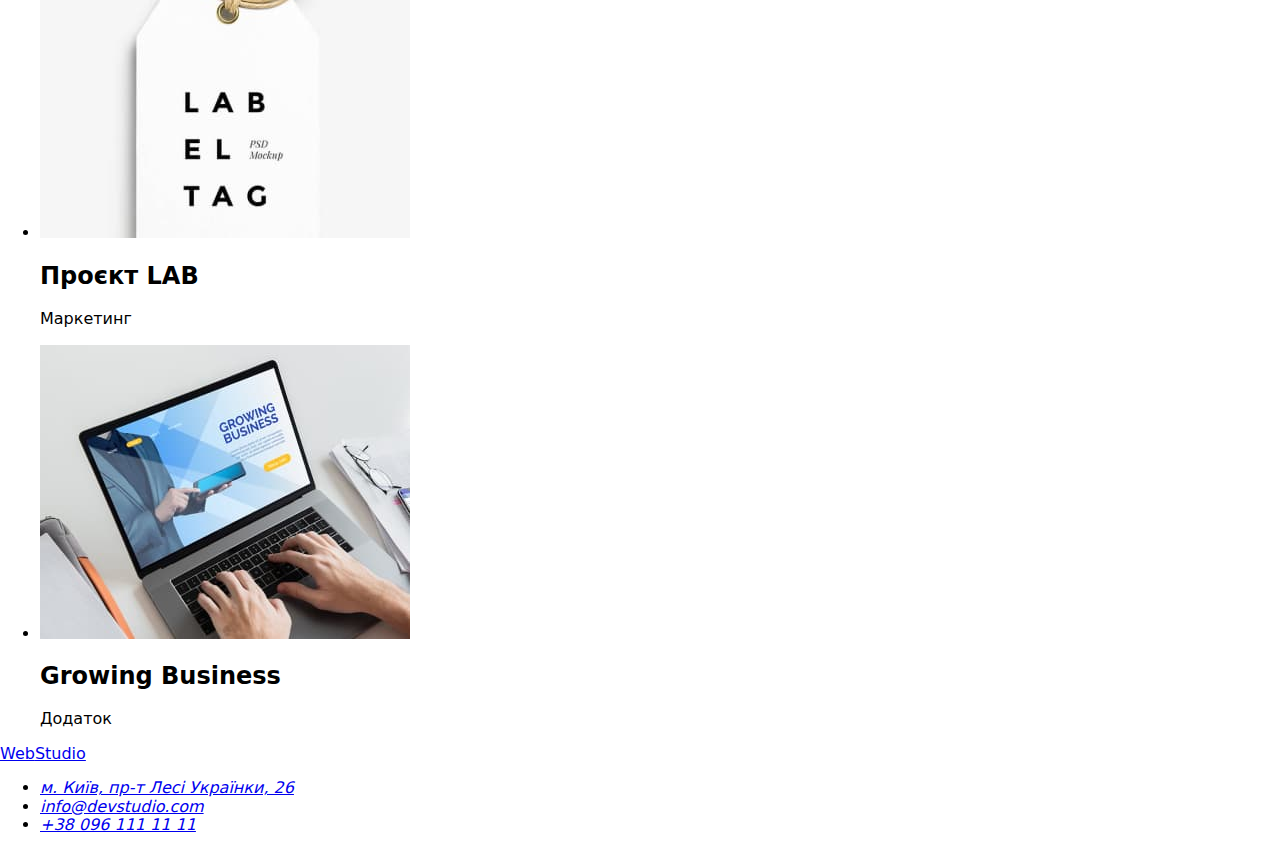
==== commit bb91c6e6: "Last" ====
--- a/portfolio.html
+++ b/portfolio.html
@@ -15,7 +15,7 @@
       rel="stylesheet"
       href="https://cdnjs.cloudflare.com/ajax/libs/modern-normalize/1.1.0/modern-normalize.min.css"
     />
-    <link rel="stylesheet" href="./CSS/styles.css" />
+    <link rel="stylesheet" href="./css/styles.css" />
   </head>
 
   <body class="page">
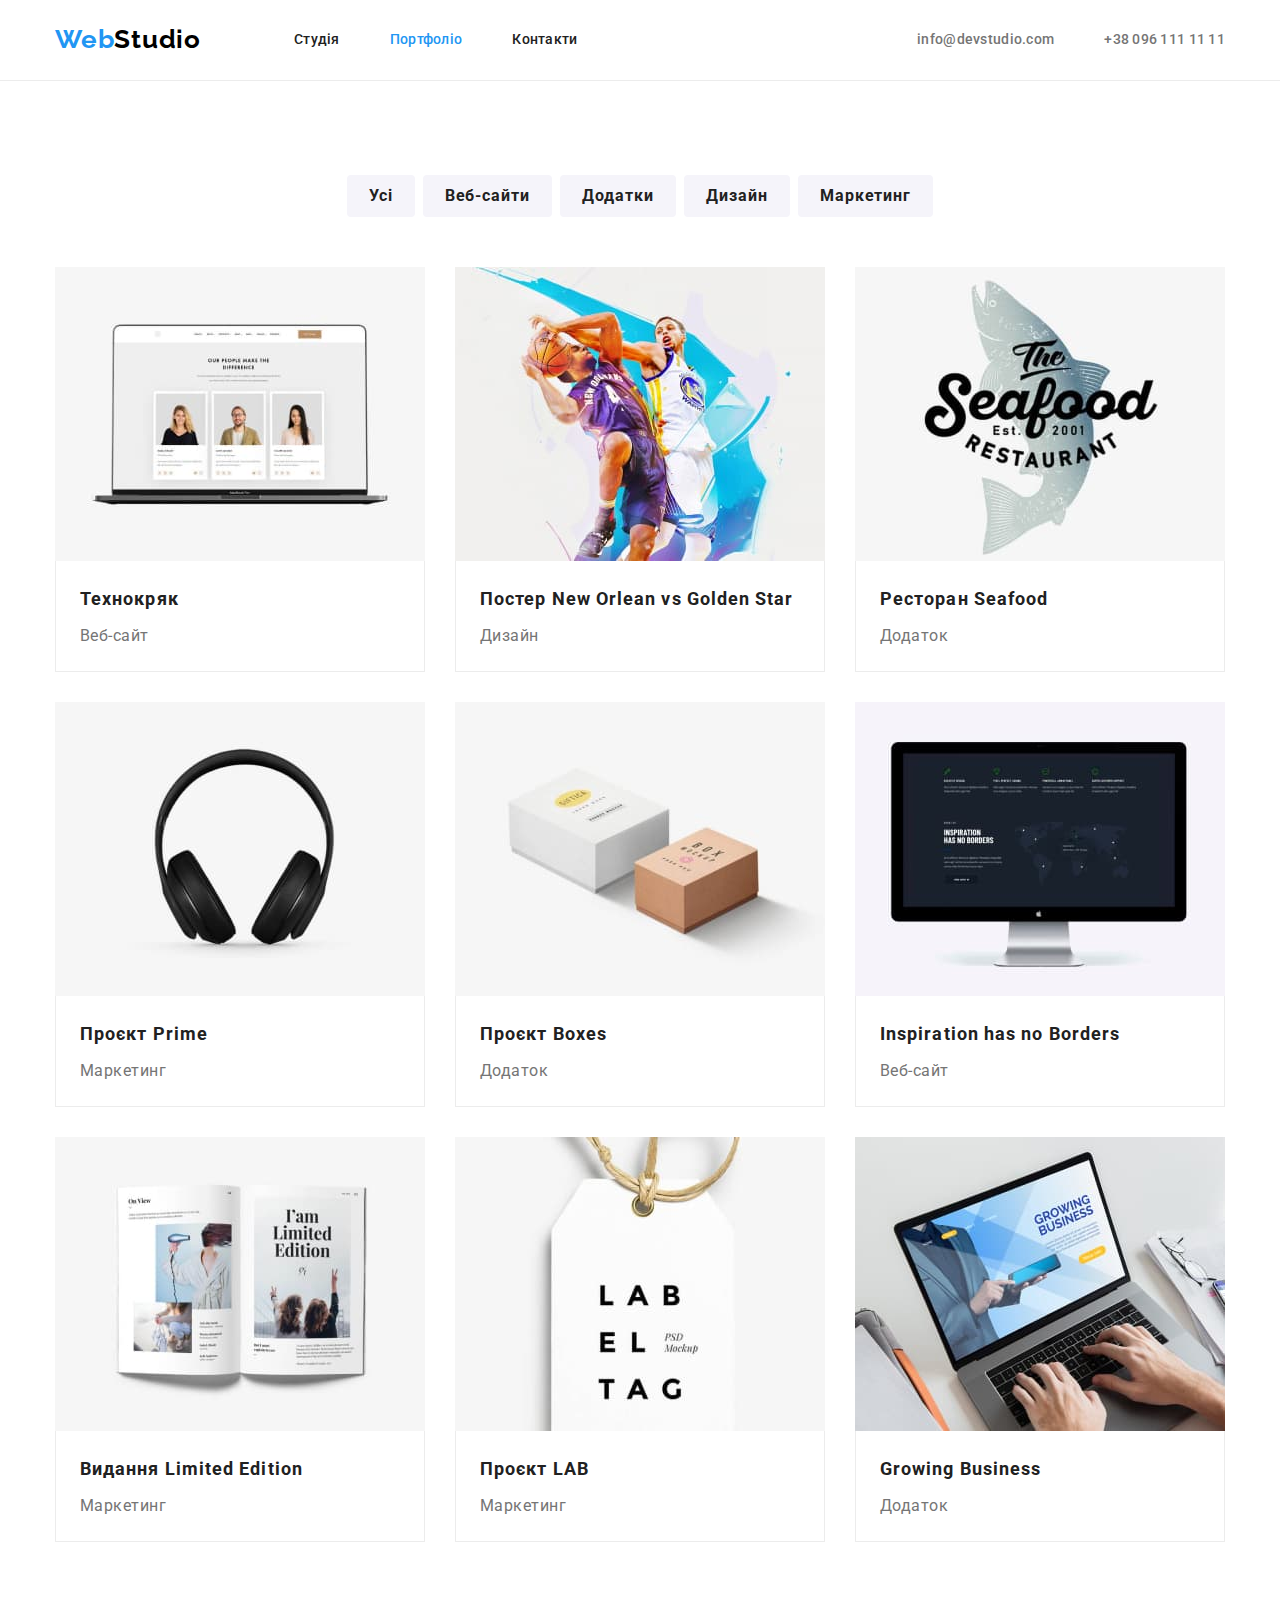
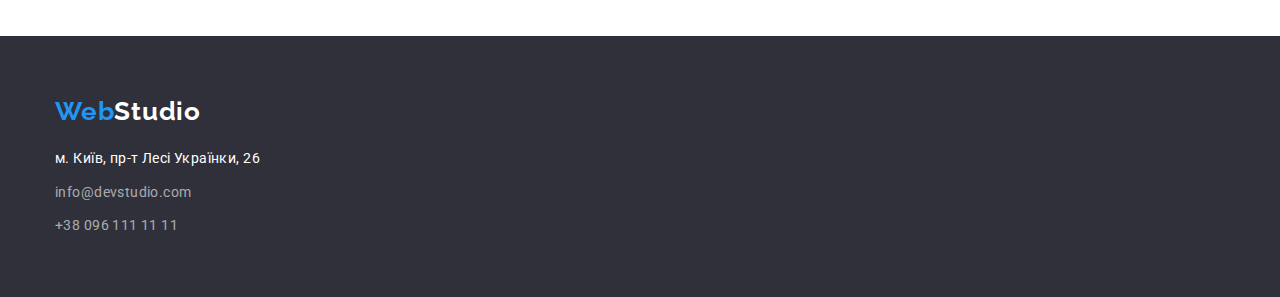
==== commit a7c1a1a6: "Fix mistakes" ====
--- a/portfolio.html
+++ b/portfolio.html
@@ -46,160 +46,156 @@
     <main>
       <!-- Section -->
       <section class="section">
-        <div class="container portfolio">
+        <div class="container">
           <h1 class="visually-hidden">Buttons</h1>
-          <div class="projects-buttons">
-            <ul class="list buttons">
-              <li class="list-btn-item">
-                <button class="btn" type="button" name="all">Усі</button>
-              </li>
-              <li class="list-btn-item">
-                <button class="btn" type="button" name="web_sites">Веб-сайти</button>
-              </li>
-              <li class="list-btn-item">
-                <button class="btn" type="button" name="applications">Додатки</button>
-              </li>
-              <li class="list-btn-item">
-                <button class="btn" type="button" name="design">Дизайн</button>
-              </li>
-              <li class="list-btn-item">
-                <button class="btn" type="button" name="marketing">Маркетинг</button>
-              </li>
-            </ul>
-          </div>
-          <div class="project-container">
-            <ul class="list-project">
-              <li class="list-item-project">
-                <img
-                  class="img"
-                  src="./images/projects/project1.jpg"
-                  alt="Технокряк"
-                  width="370"
-                  height="294"
-                />
-                <div class="card-title">
-                  <h2 class="projects-title">Технокряк</h2>
-                  <p class="projects-item">Веб-сайт</p>
-                </div>
-              </li>
-              <li class="list-item-project">
-                <img
-                  class="img"
-                  src="./images/projects/project2.jpg"
-                  alt="Постер New Orlean vs Golden Star"
-                  width="370"
-                  height="294"
-                />
-                <div class="card-title">
-                  <h2 class="projects-title">Постер New Orlean vs Golden Star</h2>
-                  <p class="projects-item">Дизайн</p>
-                </div>
-              </li>
-              <li class="list-item-project">
-                <img
-                  class="img"
-                  src="./images/projects/project3.jpg"
-                  alt="Ресторан Seafood"
-                  width="370"
-                  height="294"
-                />
-                <div class="card-title">
-                  <h3 class="projects-title">Ресторан Seafood</h3>
-                  <p class="projects-item">Додаток</p>
-                </div>
-              </li>
-              <li class="list-item-project">
-                <img
-                  class="img"
-                  src="./images/projects/project4.jpg"
-                  alt="Проєкт Prime"
-                  width="370"
-                  height="294"
-                />
-                <div class="card-title">
-                  <h3 class="projects-title">Проєкт Prime</h3>
-                  <p class="projects-item">Маркетинг</p>
-                </div>
-              </li>
-              <li class="list-item-project">
-                <img
-                  class="img"
-                  src="./images/projects/project5.jpg"
-                  alt="Проєкт Boxes"
-                  width="370"
-                  height="294"
-                />
-                <div class="card-title">
-                  <h2 class="projects-title">Проєкт Boxes</h2>
-                  <p class="projects-item">Додаток</p>
-                </div>
-              </li>
-              <li class="list-item-project">
-                <img
-                  class="img"
-                  src="./images/projects/project6.jpg"
-                  alt="Inspiration has no Borders"
-                  width="370"
-                  height="294"
-                />
-                <div class="card-title">
-                  <h2 class="projects-title">Inspiration has no Borders</h2>
-                  <p class="projects-item">Веб-сайт</p>
-                </div>
-              </li>
-              <li class="list-item-project">
-                <img
-                  class="img"
-                  src="./images/projects/project7.jpg"
-                  alt="Видання Limited Edition"
-                  width="370"
-                  height="294"
-                />
-                <div class="card-title">
-                  <h2 class="projects-title">Видання Limited Edition</h2>
-                  <p class="projects-item">Маркетинг</p>
-                </div>
-              </li>
-              <li class="list-item-project">
-                <img
-                  class="img"
-                  src="./images/projects/project8.jpg"
-                  alt="Проєкт LAB"
-                  width="370"
-                  height="294"
-                />
-                <div class="card-title">
-                  <h2 class="projects-title">Проєкт LAB</h2>
-                  <p class="projects-item">Маркетинг</p>
-                </div>
-              </li>
-              <li class="list-item-project">
-                <img
-                  class="img"
-                  src="./images/projects/project9.jpg"
-                  alt="Growing Business"
-                  width="370"
-                  height="294"
-                />
-                <div class="card-title">
-                  <h2 class="projects-title">Growing Business</h2>
-                  <p class="projects-item">Додаток</p>
-                </div>
-              </li>
-            </ul>
-          </div>
+
+          <ul class="list buttons">
+            <li class="list-btn-item">
+              <button class="btn" type="button" name="all">Усі</button>
+            </li>
+            <li class="list-btn-item">
+              <button class="btn" type="button" name="web_sites">Веб-сайти</button>
+            </li>
+            <li class="list-btn-item">
+              <button class="btn" type="button" name="applications">Додатки</button>
+            </li>
+            <li class="list-btn-item">
+              <button class="btn" type="button" name="design">Дизайн</button>
+            </li>
+            <li class="list-btn-item">
+              <button class="btn" type="button" name="marketing">Маркетинг</button>
+            </li>
+          </ul>
+
+          <ul class="list-project">
+            <li class="list-item-project">
+              <img
+                class="img"
+                src="./images/projects/project1.jpg"
+                alt="Технокряк"
+                width="370"
+                height="294"
+              />
+              <div class="card-title">
+                <h2 class="projects-title">Технокряк</h2>
+                <p class="projects-item">Веб-сайт</p>
+              </div>
+            </li>
+            <li class="list-item-project">
+              <img
+                class="img"
+                src="./images/projects/project2.jpg"
+                alt="Постер New Orlean vs Golden Star"
+                width="370"
+                height="294"
+              />
+              <div class="card-title">
+                <h2 class="projects-title">Постер New Orlean vs Golden Star</h2>
+                <p class="projects-item">Дизайн</p>
+              </div>
+            </li>
+            <li class="list-item-project">
+              <img
+                class="img"
+                src="./images/projects/project3.jpg"
+                alt="Ресторан Seafood"
+                width="370"
+                height="294"
+              />
+              <div class="card-title">
+                <h3 class="projects-title">Ресторан Seafood</h3>
+                <p class="projects-item">Додаток</p>
+              </div>
+            </li>
+            <li class="list-item-project">
+              <img
+                class="img"
+                src="./images/projects/project4.jpg"
+                alt="Проєкт Prime"
+                width="370"
+                height="294"
+              />
+              <div class="card-title">
+                <h3 class="projects-title">Проєкт Prime</h3>
+                <p class="projects-item">Маркетинг</p>
+              </div>
+            </li>
+            <li class="list-item-project">
+              <img
+                class="img"
+                src="./images/projects/project5.jpg"
+                alt="Проєкт Boxes"
+                width="370"
+                height="294"
+              />
+              <div class="card-title">
+                <h2 class="projects-title">Проєкт Boxes</h2>
+                <p class="projects-item">Додаток</p>
+              </div>
+            </li>
+            <li class="list-item-project">
+              <img
+                class="img"
+                src="./images/projects/project6.jpg"
+                alt="Inspiration has no Borders"
+                width="370"
+                height="294"
+              />
+              <div class="card-title">
+                <h2 class="projects-title">Inspiration has no Borders</h2>
+                <p class="projects-item">Веб-сайт</p>
+              </div>
+            </li>
+            <li class="list-item-project">
+              <img
+                class="img"
+                src="./images/projects/project7.jpg"
+                alt="Видання Limited Edition"
+                width="370"
+                height="294"
+              />
+              <div class="card-title">
+                <h2 class="projects-title">Видання Limited Edition</h2>
+                <p class="projects-item">Маркетинг</p>
+              </div>
+            </li>
+            <li class="list-item-project">
+              <img
+                class="img"
+                src="./images/projects/project8.jpg"
+                alt="Проєкт LAB"
+                width="370"
+                height="294"
+              />
+              <div class="card-title">
+                <h2 class="projects-title">Проєкт LAB</h2>
+                <p class="projects-item">Маркетинг</p>
+              </div>
+            </li>
+            <li class="list-item-project">
+              <img
+                class="img"
+                src="./images/projects/project9.jpg"
+                alt="Growing Business"
+                width="370"
+                height="294"
+              />
+              <div class="card-title">
+                <h2 class="projects-title">Growing Business</h2>
+                <p class="projects-item">Додаток</p>
+              </div>
+            </li>
+          </ul>
         </div>
       </section>
     </main>
 
     <footer class="footer" id="contacts">
       <div class="container">
-        <div class="footer-logo">
-          <a class="logo" href="./index.html"
-            ><span class="web">Web</span><span class="footer-studio">Studio</span></a
-          >
-        </div>
-        <address>
+        <a class="footer-logo" href="./index.html"
+          ><span class="web">Web</span><span class="footer-studio">Studio</span></a
+        >
+        <address class="contacts-adress">
           <ul class="footer-list">
             <li class="footer-list-item">
               <a
--- a/css/styles.css
+++ b/css/styles.css
@@ -0,0 +1,380 @@
+:root {
+  --main-color: #ffffff;
+  --brand-color: #2196f3;
+  --font-color: #212121;
+  --studio-color: #000000;
+  --text-color: #757575;
+  --hero-color: #2f303a;
+  --team-color: #f5f4fa;
+  --btn-hover-color: #188ce8;
+  --footer-contact-color: rgba(255, 255, 255, 0.6);
+  --border-color: #ECECEC;
+}
+
+body {
+  background-color: var(--main-color);
+  font-family: 'Roboto', sans-serif;
+  }
+
+h1, h2, h3, p {margin: 0;}
+
+.list {
+  list-style: none;
+  padding: 0;
+  margin: 0;
+}
+
+.list {
+  display: flex;
+}
+
+.container {
+  margin-left: auto;
+  margin-right: auto;
+  width: 1200px;
+  padding: 0 15px;
+}
+
+.section {
+  padding-bottom: 94px;
+  padding-top: 94px;
+}
+
+/* Logo */
+
+.logo {
+  text-decoration: none;
+  font-family: 'Raleway';
+  font-weight: 700;
+  font-size: 26px;
+  line-height: calc(31 / 26);
+  letter-spacing: 0.03em;
+  margin-right: 93px;
+}
+
+.web {
+  color: var(--brand-color);
+}
+
+.header-studio {
+  color: var(--studio-color);
+}
+
+.footer-studio {
+  color: var(--main-color);
+}
+
+/* Header*/
+
+.nav {
+  display: flex;
+  margin-left: auto;
+}
+
+.list-item:not(:last-child) {
+  margin-right: 50px;
+}
+
+.list-work-item {
+  background-color: var(--main-color);
+}
+
+.header {
+  display: flex;
+  align-items: center;
+  padding-top: 24px;
+  padding-bottom: 25px;
+}
+
+.header-section {
+  border-bottom: 1px solid var(--border-color);
+}
+
+.link {
+  font-weight: 500;
+  font-size: 14px;
+  line-height: calc(16 / 14);
+  letter-spacing: 0.02em;
+  color: var(--font-color);
+  text-decoration: none;
+}
+
+.link:hover,
+.link:focus,
+.link.active {
+  color: var(--brand-color);
+}
+
+.header-contact {
+  font-weight: 500;
+  font-size: 14px;
+  line-height: calc(16 / 14);
+  letter-spacing: 0.02em;
+  color: var(--text-color);
+  text-decoration: none;
+}
+
+.header-contact:hover,
+.header-contact:focus {
+  color: var(--brand-color);
+}
+
+/* Hero */
+
+.hero {
+  background-color: var(--hero-color);
+  padding-top: 200px;
+  padding-bottom: 200px;
+  text-align: center;
+  color: var(--main-color);
+}
+
+.main-title {
+  font-weight: 900;
+  font-size: 44px;
+  line-height: calc(60 / 44);
+  letter-spacing: 0.06em;
+  text-transform: uppercase;
+  padding: 0;
+  margin-bottom: 30px;
+  margin-top: 0;
+}
+
+.btn,
+.hero-btn {
+  font-weight: 700;
+  font-size: 16px;
+  line-height: calc(30 / 16);
+  align-items: center;
+  text-align: center;
+  letter-spacing: 0.06em;
+  cursor: pointer;
+  border-radius: 4px;
+  }
+
+.hero-btn {
+  background-color: var(--brand-color);
+  color: var(--main-color);
+  border: none;
+  padding: 10px 32px;
+}
+
+.hero-btn:hover,
+.hero-btn:focus {
+  background-color: var(--btn-hover-color);
+  color: var(--main-color);
+}
+
+.btn {
+  background-color: var(--team-color);
+  color: var(--font-color);
+  border: none;
+  padding: 6px 22px;
+}
+
+.btn:hover,
+.btn:focus {
+  background-color: var(--brand-color);
+  color: var(--main-color);
+}
+
+/* Sections */
+
+.our-work {
+  padding-top: 0;
+}
+
+.our-team {
+  background-color: var(--team-color);
+  }
+
+.section-title {
+  font-weight: 700;
+  font-size: 36px;
+  line-height: calc(42 / 36);
+  text-align: center;
+  letter-spacing: 0.03em;
+  color: var(--font-color);
+  margin-top: 0;
+  margin-bottom: 50px;
+}
+
+.benefits-title {
+  font-weight: 700;
+  font-size: 14px;
+  line-height: calc(16 / 14);
+  letter-spacing: 0.03em;
+  text-transform: uppercase;
+  color: var(--font-color);
+  margin-top: 0;
+  margin-bottom: 10px;
+}
+
+.benefits-item {
+  font-size: 14px;
+  line-height: calc(24 / 14);
+  letter-spacing: 0.03em;
+  color: var(--text-color);
+  margin-top: 0;
+  margin-bottom: 0;
+}
+
+.team-name {
+  font-weight: 500;
+  font-size: 16px;
+  line-height: calc(19 / 16);
+  text-align: center;
+  letter-spacing: 0.03em;
+  color: var(--font-color);  
+  padding-bottom: 10px;
+}
+
+.list-item-benefits {
+  width: 270px;
+}
+
+.list-item-benefits:not(:last-child) {
+  margin-right: 30px;
+}
+
+.list-work-item:not(:last-child) {
+  margin-right: 30px;  
+}
+
+.team-card-title {
+  padding-top: 30px;
+  padding-bottom: 30px;
+}
+
+.team-item {
+  font-size: 16px;
+  line-height: calc(19 / 16);
+  text-align: center;
+  letter-spacing: 0.03em;
+  color: var(--text-color);   
+}
+
+/* Projects */
+
+.visually-hidden {
+  position: absolute;
+  width: 1px;
+  height: 1px;
+  margin: -1px;
+  border: 0;
+  padding: 0;
+  white-space: nowrap;
+  clip-path: inset(100%);
+  clip: rect(0 0 0 0);
+  overflow: hidden;
+}
+
+.list.buttons {
+  justify-content: center;
+  margin-bottom: 50px;
+}
+
+.list-btn-item:not(:last-child) {
+  margin-right: 8px;
+}
+
+.list-project {
+  display: flex;
+  flex-wrap: wrap;
+  margin: 0;
+  padding: 0;
+  gap: 30px;
+}
+
+.list-item-project {
+  width: 370px;
+  list-style: none;
+  padding: 0;
+  }
+
+img {
+  display: block;
+  max-width: 100%;
+}
+
+.projects-title {
+  font-weight: 700;
+  font-size: 18px;
+  line-height: calc(36 / 18);
+  letter-spacing: 0.06em;
+  color: var(--font-color);
+  margin-top: 0;
+  margin-bottom: 4px;
+}
+
+.projects-item {
+  font-size: 16px;
+  line-height: calc(30 / 16);
+  letter-spacing: 0.03em;
+  color: var(--text-color);
+  margin-top: 0;
+  }
+
+.card-title {
+  border-bottom: 1px solid var(--border-color);
+  border-right: 1px solid var(--border-color);
+  border-left: 1px solid var(--border-color);
+  padding: 20px 24px;
+}
+
+/* Footer */
+
+.footer {
+  background-color: var(--hero-color);
+  margin-left: auto;
+  margin-right: auto;
+  padding-top: 60px;
+  padding-bottom: 60px;
+}
+
+.footer-logo {
+  text-decoration: none;
+  font-family: 'Raleway';
+  font-weight: 700;
+  font-size: 26px;
+  line-height: calc(31 / 26);
+  letter-spacing: 0.03em;
+}
+
+.map {
+  font-style: normal;
+  font-size: 14px;
+  line-height: 1.71;
+  letter-spacing: 0.03em;
+  color: var(--main-color);
+  text-decoration: none;
+}
+
+.footer-contact {
+  font-style: normal;
+  font-size: 14px;
+  line-height: calc(24 / 14);
+  letter-spacing: 0.03em;
+  color: var(--footer-contact-color);
+  text-decoration: none;
+}
+
+.map:hover,
+.map:focus {
+  color: var(--brand-color);
+}
+
+.footer-contact:hover,
+.footer-contact:focus {
+  color: var(--brand-color);
+}
+
+.footer-list {
+  list-style: none;
+  padding: 20px 0 0 0;
+  margin: 0;
+  }
+
+.footer-list-item:not(:last-child) {
+  margin-bottom: 9px;
+}